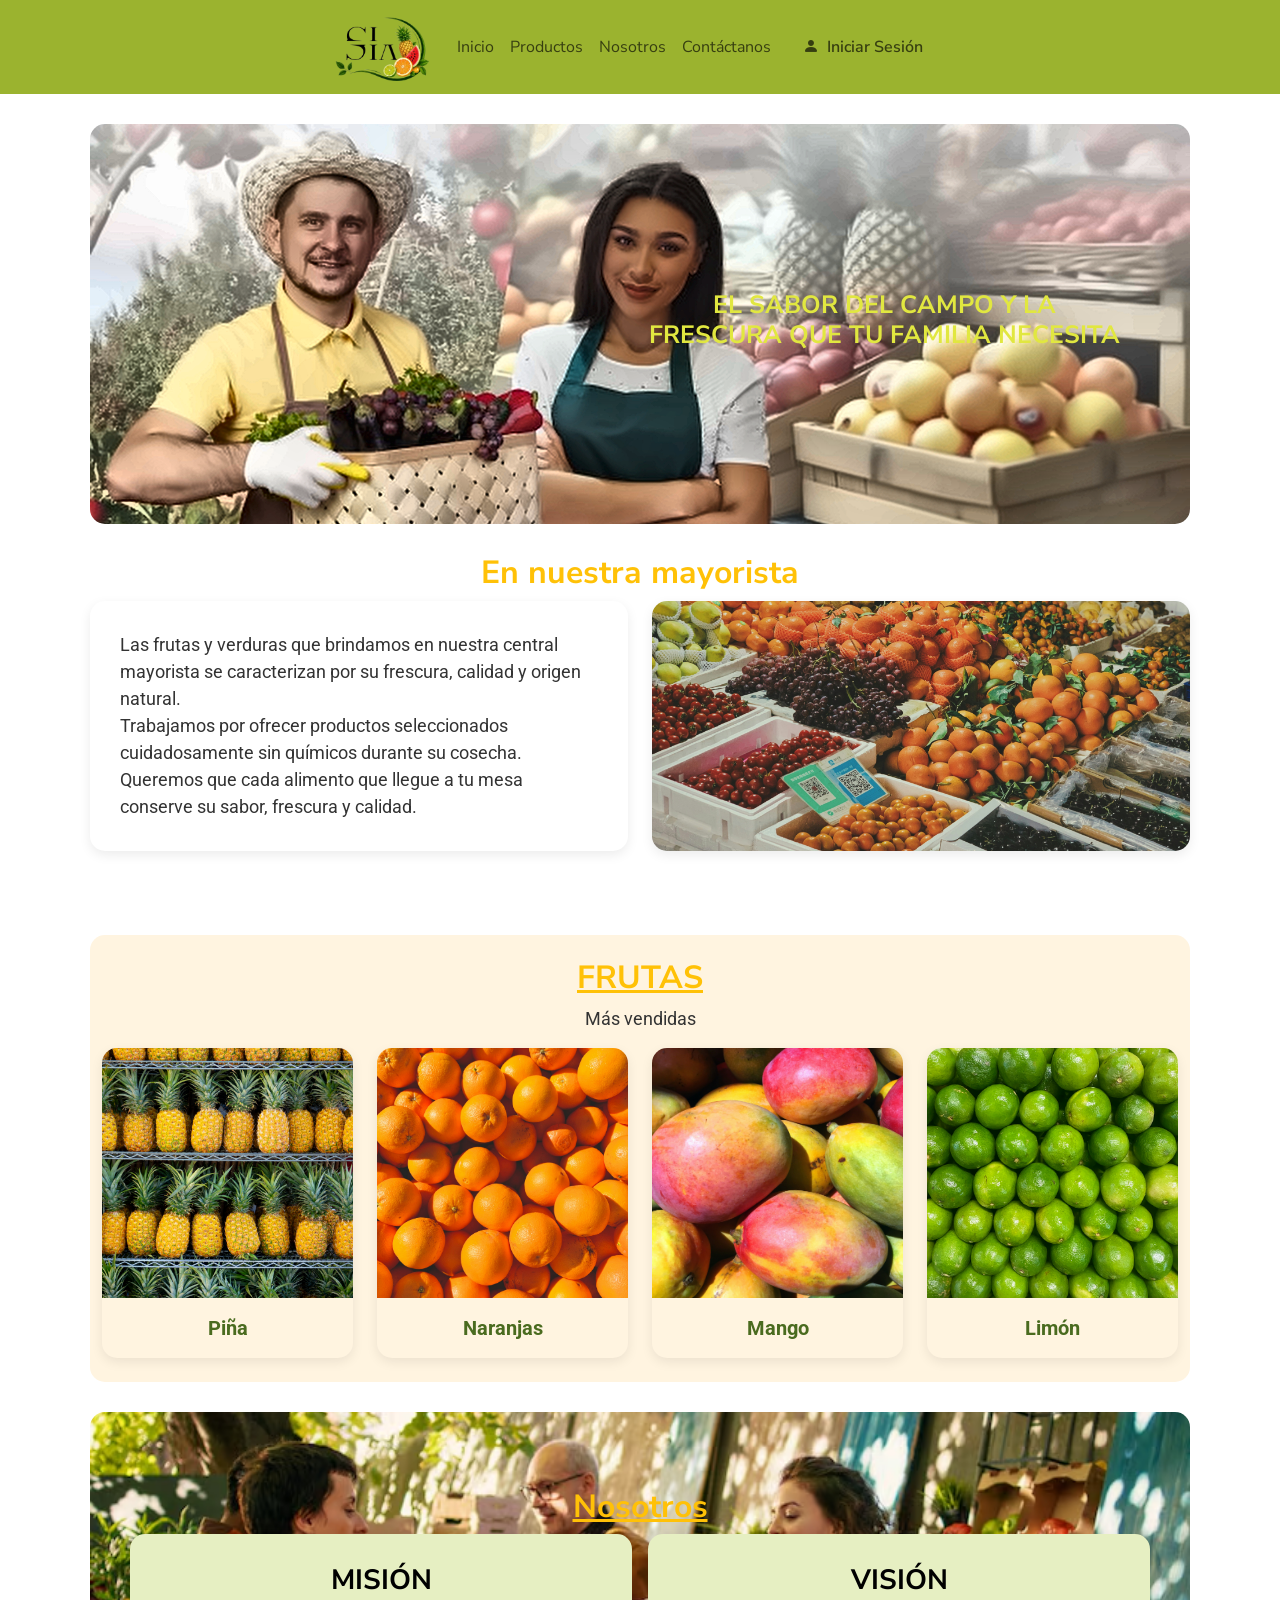
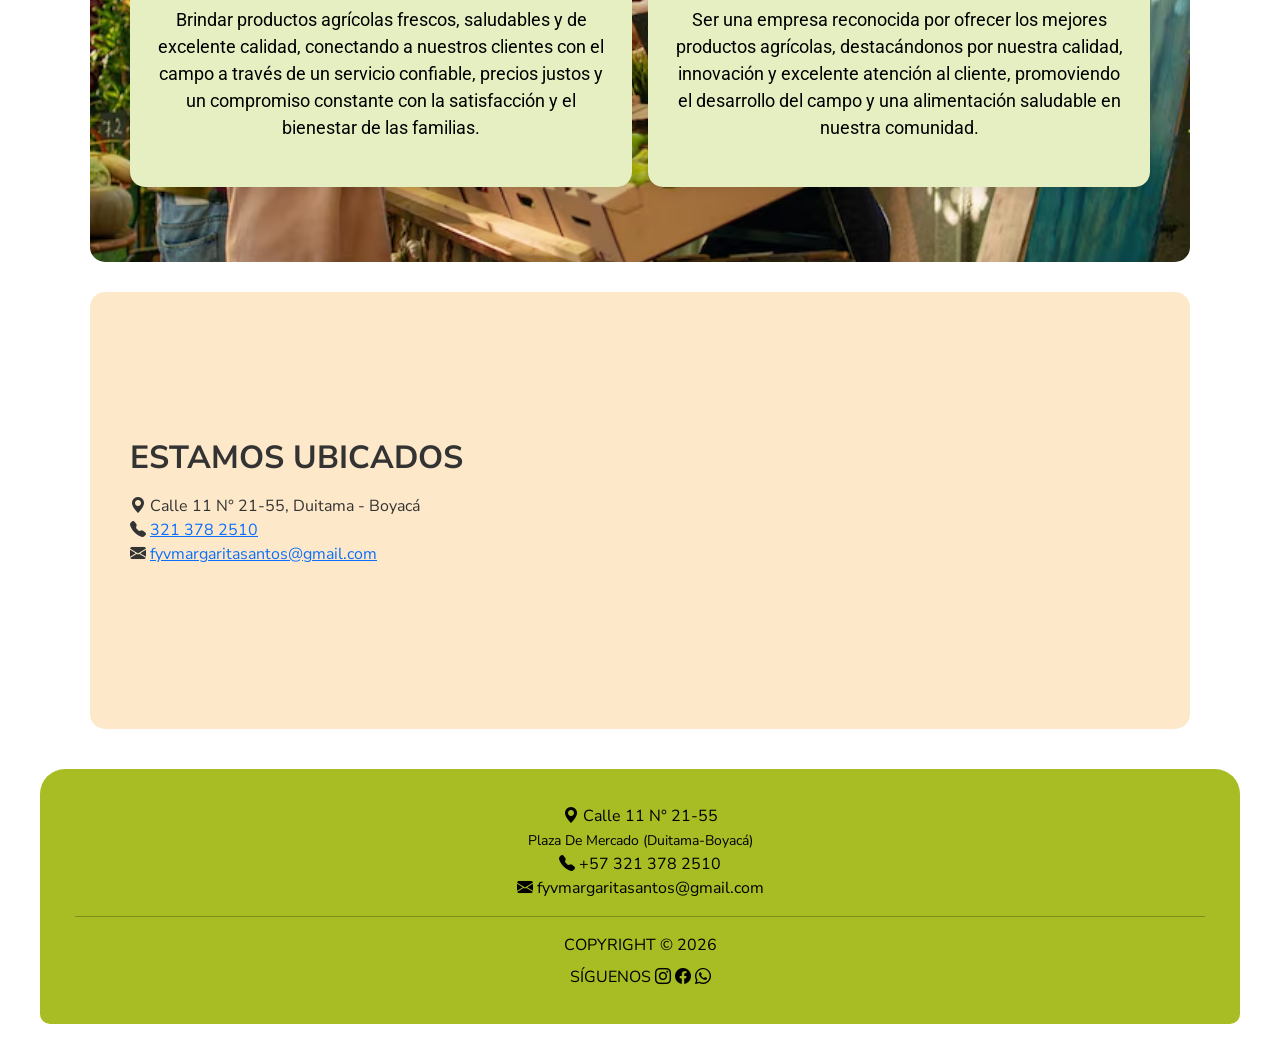
==== index.html @ e74fa4a4 "actualizacion funcionalidades" ====
<!DOCTYPE html>
<html lang="es">
<head>
    <meta charset="UTF-8">
    <meta name="viewport" content="width=device-width, initial-scale=1.0">
    <meta name="description" content="Sistema de inventariado automatizado.">

    <link rel="preconnect" href="https://fonts.googleapis.com">
    <link rel="preconnect" href="https://fonts.gstatic.com" crossorigin>
    <link href="https://fonts.googleapis.com/css2?family=Cinzel:wght@400..900&family=Montserrat:ital,wght@0,100..900;1,100..900&family=Nunito+Sans:ital,opsz,wght@0,6..12,200..1000;1,6..12,200..1000&family=Roboto:ital,wght@0,100..900;1,100..900&display=swap" rel="stylesheet">

    <link href="https://cdn.jsdelivr.net/npm/bootstrap@5.3.8/dist/css/bootstrap.min.css" rel="stylesheet" integrity="sha384-sRIl4kxILFvY47J16cr9ZwB07vP4J8+LH7qKQnuqkuIAvNWLzeN8tE5YBujZqJLB" crossorigin="anonymous">
    <link rel="stylesheet" href="https://cdn.jsdelivr.net/npm/bootstrap-icons@1.11.3/font/bootstrap-icons.min.css">
    <link rel="stylesheet" href="CSS/index-style.css">
    <title>Sistema de inventariado automatizado</title>
</head>
<body>
<header>
  <nav class="navbar navbar-expand-md">
    <div class="container-fluid">
      <a class="navbar-brand" href="index.html">
        <img src="imagenes/logosia.png" alt="Logo de la empresa" width="100">
      </a>
      <button class="navbar-toggler" type="button" data-bs-toggle="collapse" data-bs-target="#menuPrincipal"
              aria-controls="menuPrincipal" aria-expanded="false" aria-label="Abrir menú">
        <span class="navbar-toggler-icon"></span>
      </button>
      <div class="collapse navbar-collapse" id="menuPrincipal">
        <ul class="navbar-nav ms-md-auto mb-2 mb-md-0 align-items-md-center">
          <li class="nav-item"><a class="nav-link" href="#inicio">Inicio</a></li>
          <li class="nav-item"><a class="nav-link" href="#servicios">Productos</a></li>
          <li class="nav-item"><a class="nav-link" href="#nosotros">Nosotros</a></li>
          <li class="nav-item"><a class="nav-link" href="#contacto">Contáctanos</a></li>
          <li class="nav-item">
            <a class="nav-link btn btn-success px-4 fw-semibold" href="login.html">
              <i class="bi bi-person-fill me-1"></i> Iniciar Sesión </a> </li>
        </ul>
      </div>
    </div>
  </nav>
</header>

<main>
    <section id="inicio" class="lema-container" aria-label="Presentación principal">
        <div class="lema">
            <h2 class="text-center">
                EL SABOR DEL CAMPO Y LA <br>
                FRESCURA QUE TU FAMILIA NECESITA
            </h2>
        </div>
    </section>

    <div class="descripcion">
        <h2 class="text-center text-warning">En nuestra mayorista</h2>

        <div class="descripcion-contenido row g-4">
            <div class="col-12 col-md-6">
                <div class="caja caja-descripcion">
                    <p>Las frutas y verduras que brindamos en nuestra central mayorista se caracterizan por su frescura, calidad y origen natural.<br>
                       Trabajamos por ofrecer productos seleccionados cuidadosamente sin químicos durante su cosecha.<br>
                       Queremos que cada alimento que llegue a tu mesa conserve su sabor, frescura y calidad.</p>
                </div>
            </div>

            <div class="col-12 col-md-6">
                <div class="caja caja-imagen">
                    <img src="imagenes/mercado.jpg" class="descripcion-img" alt="Variedad de frutas frescas">
                </div>
            </div>
        </div>
    </div>


<!--carrusel de imagenes-->


    <div class="slideshow-container">

    <!-- Full-width images with number and caption text -->
    <div class="mySlides">
        <div class="numbertext">1 / 3</div>
        <img src="imagenes/imagen-1.png" style="width:100%">
        <div class="text"></div>
    </div>

    <div class="mySlides">
        <div class="numbertext">2 / 3</div>
        <img src="imagenes/imagen-2.png" style="width:100%">
        <div class="text"></div>
    </div>

    <div class="mySlides">
        <div class="numbertext">3 / 3</div>
        <img src="imagenes/imagen-3.png" style="width:100%">
        <div class="text"></div>
    </div>

    <!-- Next and previous buttons -->
    <a class="prev" onclick="plusSlides(-1)">&#10094;</a>
    <a class="next" onclick="plusSlides(1)">&#10095;</a>
    </div>
    <br>


    <section id="servicios" class="seccion-productos">
        <div class="container py-4">
            <h2 class="titulo-verde text-warning text-decoration-underline text-center">FRUTAS</h2>
            <div class="row" id="titulo-servicios"><p class="text-center">Más vendidas</p></div>

            <div class="row g-4">
                <div class="col-12 col-sm-6 col-lg-3">
                    <div class="producto-card">
                        <img src="imagenes/pina.jpg" alt="Piñas" class="producto-img">
                        <div class="producto-info">
                            <p class="producto-nombre">Piña</p>
                        </div>
                    </div>
                </div>

                <div class="col-12 col-sm-6 col-lg-3">
                    <div class="producto-card">
                        <img src="imagenes/naranja.jpg" alt="Naranjas" class="producto-img">
                        <div class="producto-info">
                            <p class="producto-nombre">Naranjas</p>
                        </div>
                    </div>
                </div>

                <div class="col-12 col-sm-6 col-lg-3">
                    <div class="producto-card">
                        <img src="imagenes/mango.jpg" alt="Mango" class="producto-img">
                        <div class="producto-info">
                            <p class="producto-nombre">Mango</p>
                        </div>
                    </div>
                </div>

                <div class="col-12 col-sm-6 col-lg-3">
                    <div class="producto-card">
                        <img src="imagenes/limon.jpg" alt="Limones" class="producto-img">
                        <div class="producto-info">
                            <p class="producto-nombre">Limón</p>
                        </div>
                    </div>
                </div>
            </div>
        </div>
    </section>

    <section id="nosotros" class="nosotros container-fluid">
        <h2 id="titulo-nosotros" class="text-warning text-decoration-underline text-center">Nosotros</h2>
        <div class="row row-cols-1 row-cols-md-2 g-3">
            <div class="col">
                <div class="box h-100">
                    <h3>MISIÓN</h3>
                    <p>Brindar productos agrícolas frescos, saludables y de excelente calidad, conectando a nuestros
                        clientes con el campo a través de un servicio confiable, precios justos y un compromiso constante con
                        la satisfacción y el bienestar de las familias.</p>
                </div>
            </div>
            <div class="col">
                <div class="box h-100">
                    <h3>VISIÓN</h3>
                    <p>Ser una empresa reconocida por ofrecer los mejores productos agrícolas, destacándonos por
                        nuestra calidad, innovación y excelente atención al cliente, promoviendo el desarrollo del
                        campo y una alimentación saludable en nuestra comunidad.</p>
                </div>
            </div>
        </div>
    </section>

    <section id="contacto" class="contactanos-info container-fluid">
        <div class="row align-items-center g-4 contacto-card">
            <div class="col-12 col-md-6">
                <h2 id="titulo-contacto" class="titulo-naranja">ESTAMOS UBICADOS </h2>
                <ul class="contacto-lista list-unstyled mt-3">
                    <li><i class="bi bi-geo-alt-fill"></i> Calle 11 N° 21-55, Duitama - Boyacá</li>
                    <li><i class="bi bi-telephone-fill"></i> <a href="tel:+573213782510">321 378 2510</a></li>
                    <li><i class="bi bi-envelope-fill"></i> <a href="mailto:fyvmargaritasantos@gmail.com">fyvmargaritasantos@gmail.com</a></li>
                </ul>
            </div>

            <div class="col-12 col-md-6">
                <iframe src="https://www.google.com/maps/embed?pb=!4v1790601288520!6m8!1m7!1slu1yy6RnRD3FNucfkvQFsg!2m2!1d5.821453853782082!2d-73.03416595544708!3f90.51076!4f0!5f0.7820865974627469"
                    width="100%" height="350" style="border:0; border-radius: 10px;" allowfullscreen="" loading="lazy" referrerpolicy="strict-origin-when-cross-origin" title="Ubicación en Google Maps">
                </iframe>
            </div>
        </div>
    </section>
</main>

<footer>
    <nav class="verde">
        <div class="box">
            <div class="col-12 col-md-4 mx-auto text-center">
                <ul class="footer-contacto list-unstyled mb-0">
                    <li><i class="bi bi-geo-alt-fill"></i> Calle 11 N° 21-55<br><small>Plaza De Mercado (Duitama-Boyacá)</small></li>
                    <li><i class="bi bi-telephone-fill"></i> +57 321 378 2510</li>
                    <li><i class="bi bi-envelope-fill"></i> fyvmargaritasantos@gmail.com</li>
                </ul>
            </div>
        </div>
    </nav>

    <hr>

    <div class="row footer-bottom text-center">
        <div class="col-12 mb-2">COPYRIGHT © 2026</div>
        <div class="col-12">
            SÍGUENOS
            <i class="bi bi-instagram"></i>
            <i class="bi bi-facebook"></i>
            <i class="bi bi-whatsapp"></i>
        </div>
    </div>
</footer>
<script src="JAVA/modo_oscuro.js"></script>
<script src="JAVA/carrusel_imagenes.js"></script>


<script src="https://cdn.jsdelivr.net/npm/bootstrap@5.3.8/dist/js/bootstrap.bundle.min.js" integrity="sha384-FKyoEForCGlyvwx9Hj09JcYn3nv7wiPVlz7YYwJrWVcXK/BmnVDxM+D2scQbITxI" crossorigin="anonymous"></script>

</body>
</html>
---- CSS/index-style.css ----
* {
    margin: 0;
    padding: 0;
    box-sizing: border-box;
}

body {
    font-family: 'Nunito Sans', sans-serif;
    background-color: #ffffff;
    color: #333333;
}

h1 {
    font-family: "Cinzel", serif;
    font-optical-sizing: auto;
    font-weight: 700;
    font-style: normal;
}

h2, h3 {
    font-family: "Nunito Sans", sans-serif;
    font-optical-sizing: auto;
    font-weight: 700;
    font-style: normal;
}

p {
    font-family: "Roboto", sans-serif;
    font-optical-sizing: auto;
    font-style: normal;
    font-size: 18px;
}

/* ---------- Header / menú ---------- */
header {
    width: 100%;
    background-color: #9bb32f;
    align-items: center;
    display: flex;
    justify-content: center;
}

.menu {
    padding: 15px 0;
}

.menu ul {
    list-style: none;
    display: flex;
    justify-content: center;
    align-items: center;
    gap: 40px;
    margin: 0;
    padding: 0;
}

.menu ul li a {
    text-decoration: none;
    color: #2b2b2b;
    font-weight: 500;
    font-size: 1rem;
    transition: color 0.2s ease;
}

.menu ul li a:hover {
    color: #ffffff;
}

.menu ul li a.btn-nav {
    background-color: #ffffff;
    color: #4a6b1f;
    padding: 8px 20px;
    border-radius: 20px;
    font-weight: bold;
}

.menu ul li a.btn-nav:hover {
    background-color: #f0f0f0;
    color: #2b2b2b;
}

/* ---------- Inicio ---------- */
#inicio {
    display: flex;
    justify-content: flex-end;
    align-items: center;
    width: 100%;
    max-width: 1100px;
    margin: 30px auto;
    border-radius: 15px;
    padding-right: 70px;
}

.lema {
    width: auto;
}

.lema-container {
    background-image: url(../imagenes/index.png);
    background-size: cover;
    background-position: center;
    background-repeat: no-repeat;
    min-height: 400px;
}

.lema h2 {
    text-align: left;
    font-size: 25px;
    color: #e1e740;
    font-weight: bold;
}

/* ---------- Descripción ---------- */
.descripcion-contenido {
    align-items: stretch;
}

.caja {
    height: 100%;
    border-radius: 15px;
    overflow: hidden;
    box-shadow: 0 4px 12px rgba(0, 0, 0, 0.08);
}

.caja-descripcion {
    background-color: #ffffff;
    padding: 30px;
    display: flex;
    align-items: center;
}

.caja-descripcion p {
    margin: 0;
    text-align: left;
}

.caja-imagen {
    position: relative;
    min-height: 250px;
    background-color: #ffffff;
}

.descripcion-img {
    position: absolute;
    top: 0;
    left: 0;
    width: 100%;
    height: 100%;
    object-fit: cover;
}

main {
    width: 90%;
    max-width: 1100px;
    margin: auto;
}

/* ---------- Productos ---------- */
.seccion-productos {
    background-color: #fff4e0;
    border-radius: 15px;
    margin: 20px 0;
}

.producto-card {
    background-color: #fff4e0;
    border-radius: 15px;
    overflow: hidden;
    box-shadow: 0 4px 12px rgba(0, 0, 0, 0.08);
    height: 100%;
}

.producto-img {
    width: 100%;
    height: 250px;
    object-fit: cover;
    display: block;
}

.producto-info {
    padding: 15px;
    text-align: center;
}

.producto-nombre {
    margin: 0;
    font-size: 20px;
    font-weight: 700;
    color: #4a6b1f;
}

/* ---------- Nosotros ---------- */
.nosotros {
    width: 100%;
    max-width: 1100px;
    min-height: 450px;
    margin: 30px auto;
    padding: 40px;
    border-radius: 15px;
    display: flex;
    flex-direction: column;
    justify-content: center;
    background-image: url(../imagenes/descripcion.jpg);
    background-size: cover;
    background-position: center;
    background-repeat: no-repeat;
}

.nosotros .box {
    background-color: #e6efc2;
    border-radius: 15px;
    padding: 30px 25px;
    margin: 0;
    color: #000000;
    box-shadow: 0 4px 12px rgba(0, 0, 0, 0.08);
    display: flex;
    flex-direction: column;
    justify-content: center;
    align-items: center;
    text-align: center;
}

/* ---------- Contacto ---------- */
.contactanos-info {
    background-color: #fde9c9;
    border-radius: 15px;
    margin: 20px 0;
    padding: 40px;
}


/* ---------- Footer ---------- */
footer {
    width: auto;
    margin: 40px;
    padding: 35px;
    background: #a7bd23;
    color: black;
    border-radius: 25px 25px 10px 10px;
    text-align: center;
    justify-content: center;
}

footer p {
    margin: 7px 0;
    font-size: 14px;
    color: #000;
}

div.box {
    align-items: center;
    justify-content: center;
}



* {box-sizing:border-box}

/* Slideshow container */
.slideshow-container {
  width: 100%;
  max-width: 100%;      /* antes: 1000px, por eso se veía más angosto */
  position: relative;
  margin: 20px 0;       /* separa el carrusel de la sección de arriba */
  border-radius: 15px;
  overflow: hidden;     /* recorta la imagen con las esquinas redondeadas */
  box-shadow: 0 4px 12px rgba(0, 0, 0, 0.08);
}
/* Hide the images by default */
.mySlides {
  display: none;
}

/* Next & previous buttons */
.prev, .next {
  cursor: pointer;
  position: absolute;
  top: 50%;
  width: auto;
  margin-top: -22px;
  padding: 16px;
  color: white;
  font-weight: bold;
  font-size: 18px;
  transition: 0.6s ease;
  border-radius: 0 3px 3px 0;
  user-select: none;
}

/* Position the "next button" to the right */
.next {
  right: 0;
  border-radius: 3px 0 0 3px;
}

/* On hover, add a black background color with a little bit see-through */
.prev:hover, .next:hover {
  background-color: rgba(0,0,0,0.8);
}

/* Caption text */
.text {
  color: #f2f2f2;
  font-size: 15px;
  padding: 8px 12px;
  position: absolute;
  bottom: 8px;
  width: 100%;
  text-align: center;
}

/* Number text (1/3 etc) */
.numbertext {
  color: #f2f2f2;
  font-size: 12px;
  padding: 8px 12px;
  position: absolute;
  top: 0;
}

/* The dots/bullets/indicators */
.dot {
  cursor: pointer;
  height: 15px;
  width: 15px;
  margin: 0 2px;
  background-color: #bbb;
  border-radius: 50%;
  display: inline-block;
  transition: background-color 0.6s ease;
}

.active, .dot:hover {
  background-color: #717171;
}
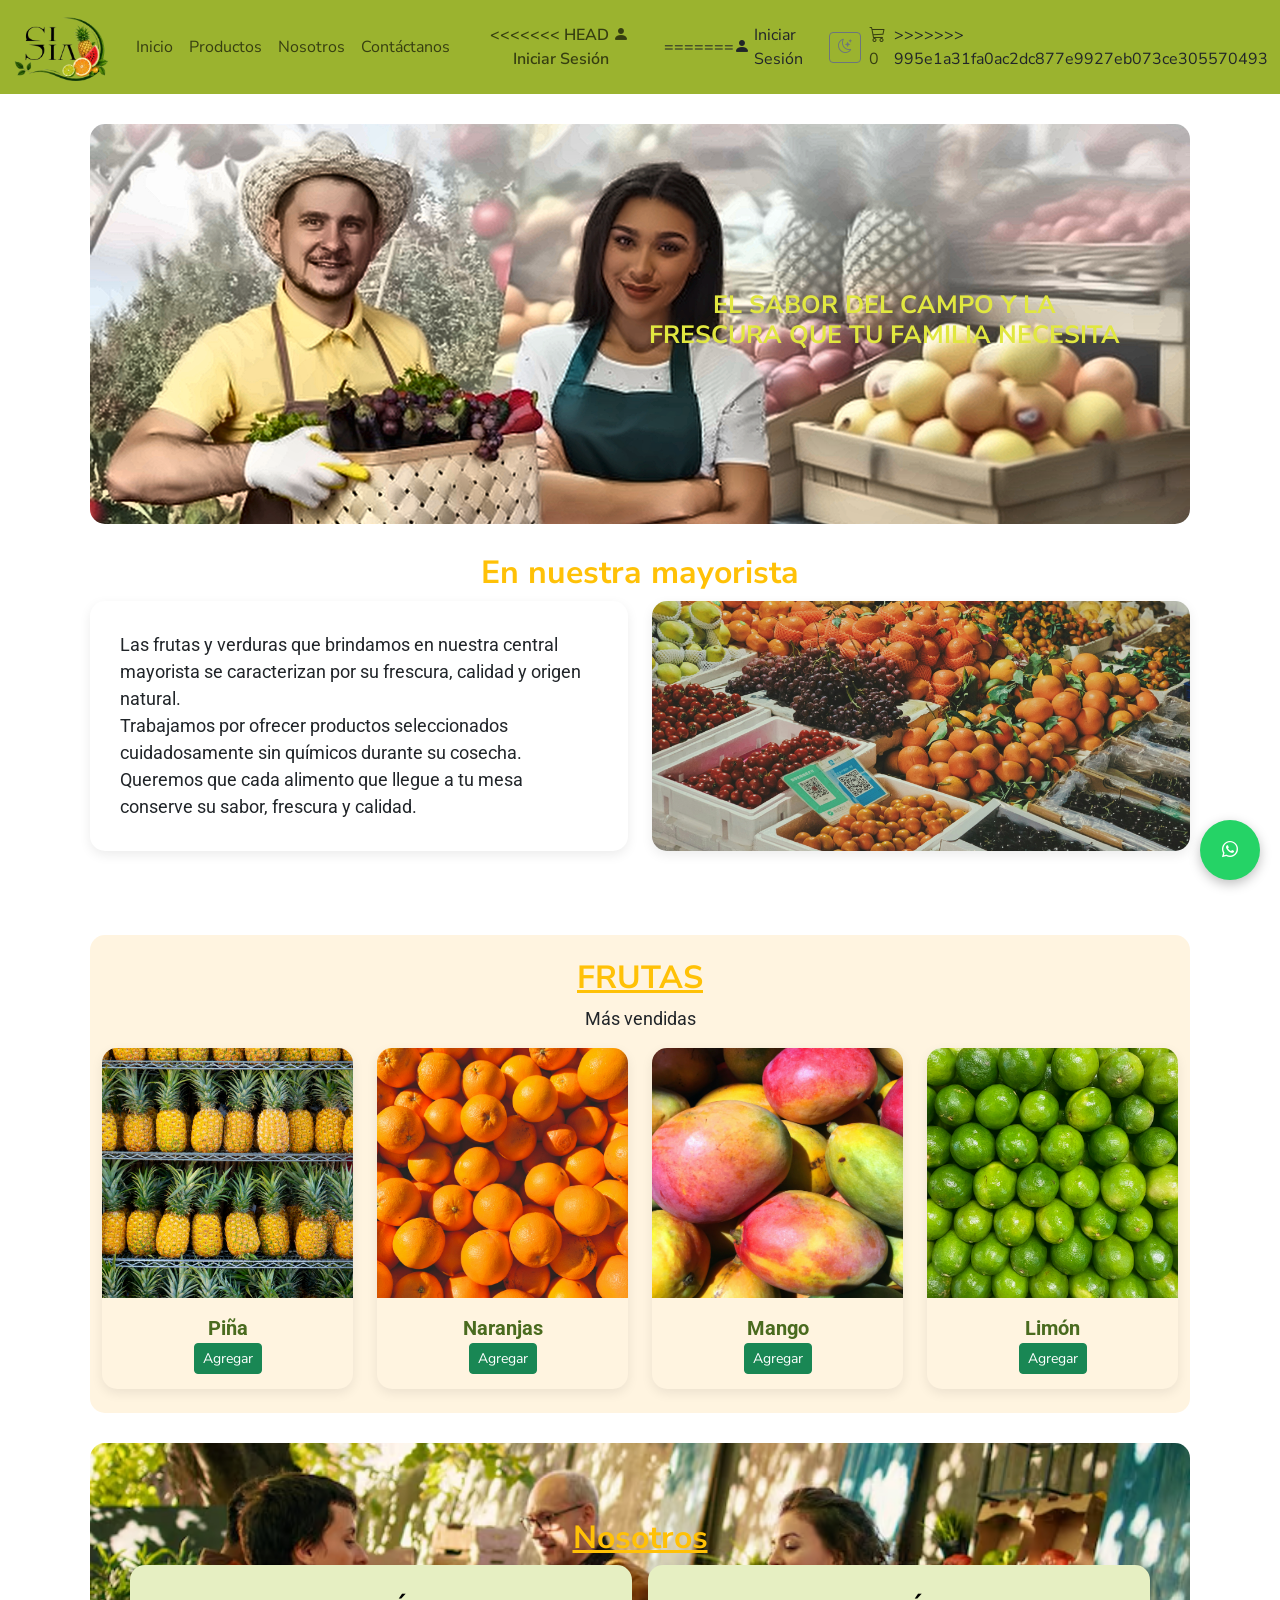
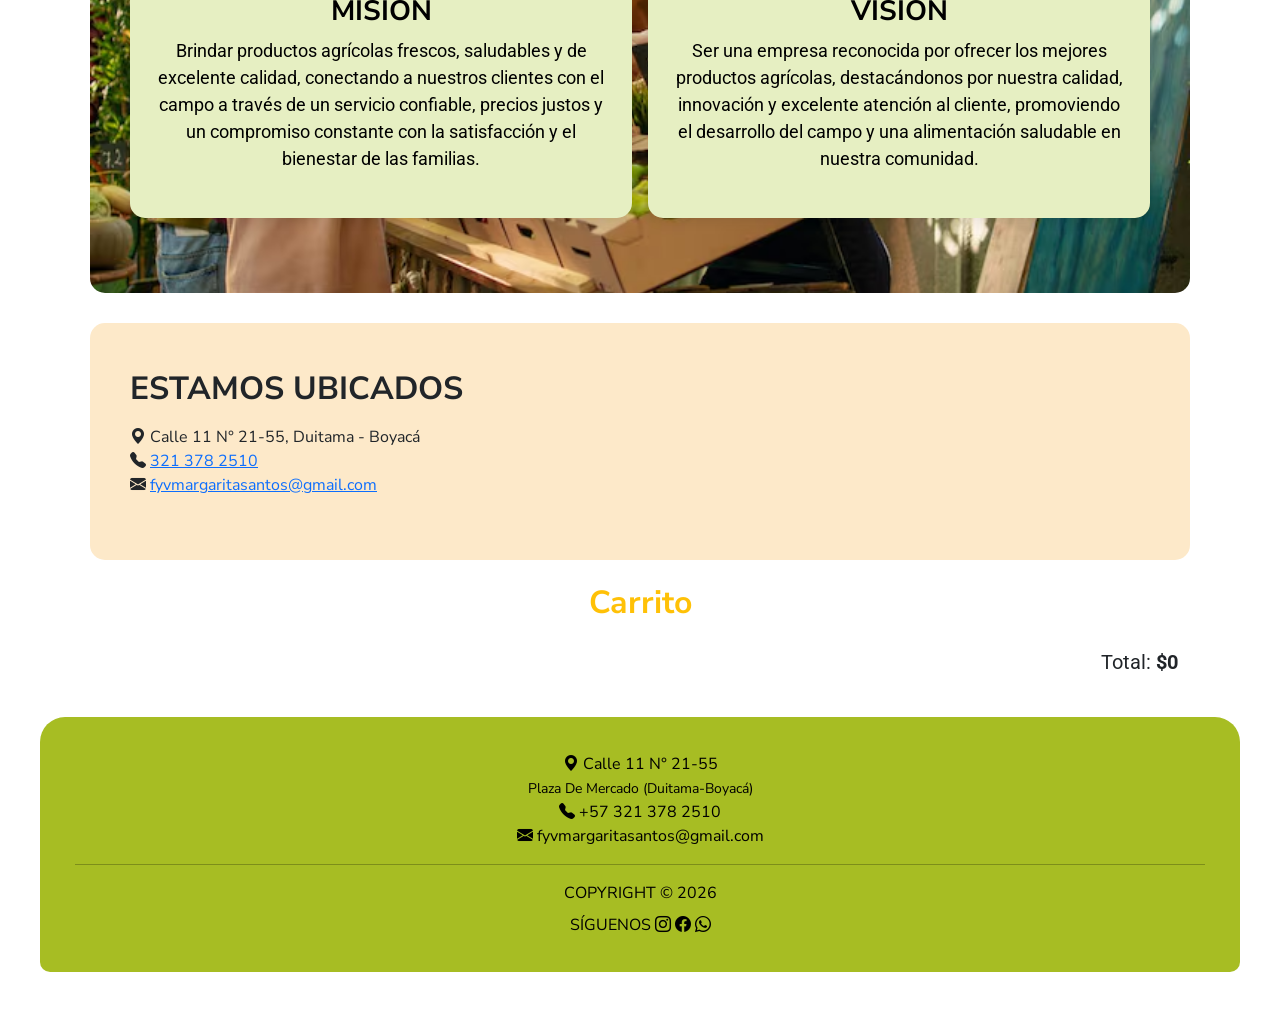
==== commit 23e0b660: "Carrito y Modo oscuro" ====
--- a/index.html
+++ b/index.html
@@ -11,7 +11,10 @@
 
     <link href="https://cdn.jsdelivr.net/npm/bootstrap@5.3.8/dist/css/bootstrap.min.css" rel="stylesheet" integrity="sha384-sRIl4kxILFvY47J16cr9ZwB07vP4J8+LH7qKQnuqkuIAvNWLzeN8tE5YBujZqJLB" crossorigin="anonymous">
     <link rel="stylesheet" href="https://cdn.jsdelivr.net/npm/bootstrap-icons@1.11.3/font/bootstrap-icons.min.css">
+    <link rel="stylesheet" href="https://cdn.jsdelivr.net/npm/bootstrap-icons@1.11.3/font/bootstrap-icons.css">
+
     <link rel="stylesheet" href="CSS/index-style.css">
+
     <title>Sistema de inventariado automatizado</title>
 </head>
 <body>
@@ -33,7 +36,23 @@
           <li class="nav-item"><a class="nav-link" href="#contacto">Contáctanos</a></li>
           <li class="nav-item">
             <a class="nav-link btn btn-success px-4 fw-semibold" href="login.html">
+<<<<<<< HEAD
               <i class="bi bi-person-fill me-1"></i> Iniciar Sesión </a> </li>
+=======
+              <i class="bi bi-person-fill me-1"></i> Iniciar Sesión
+            </a>
+          </li>
+           <li class="nav-item ms-md-2">
+            <button id="btnTema" class="btn btn-sm btn-outline-secondary" aria-label="Cambiar tema">
+            <i class="bi bi-moon-stars"></i>
+            </button>
+            </li>
+            <li class="nav-item">
+            <a class="nav-link" href="#carrito">
+              <i class="bi bi-cart3"></i> <span id="contadorCarrito">0</span>
+            </a>
+          </li>
+>>>>>>> 995e1a31fa0ac2dc877e9927eb073ce305570493
         </ul>
       </div>
     </div>
@@ -107,12 +126,13 @@
             <h2 class="titulo-verde text-warning text-decoration-underline text-center">FRUTAS</h2>
             <div class="row" id="titulo-servicios"><p class="text-center">Más vendidas</p></div>
 
-            <div class="row g-4">
-                <div class="col-12 col-sm-6 col-lg-3">
-                    <div class="producto-card">
-                        <img src="imagenes/pina.jpg" alt="Piñas" class="producto-img">
-                        <div class="producto-info">
+                <div class="row g-4">
+                    <div class="col-12 col-sm-6 col-lg-3">
+                        <div class="producto-card">
+                            <img src="imagenes/pina.jpg" alt="Piñas" class="producto-img">
+                            <div class="producto-info">
                             <p class="producto-nombre">Piña</p>
+                            <button class="btn btn-success btn-sm" onclick="agregar('pina', 'Piña', 3500)">Agregar</button>
                         </div>
                     </div>
                 </div>
@@ -121,7 +141,8 @@
                     <div class="producto-card">
                         <img src="imagenes/naranja.jpg" alt="Naranjas" class="producto-img">
                         <div class="producto-info">
-                            <p class="producto-nombre">Naranjas</p>
+                        <p class="producto-nombre">Naranjas</p>
+                            <button class="btn btn-success btn-sm" onclick="agregar('naranja', 'Naranjas', 2800)">Agregar</button>
                         </div>
                     </div>
                 </div>
@@ -131,6 +152,7 @@
                         <img src="imagenes/mango.jpg" alt="Mango" class="producto-img">
                         <div class="producto-info">
                             <p class="producto-nombre">Mango</p>
+                            <button class="btn btn-success btn-sm" onclick="agregar('mango', 'Mango', 4200)">Agregar</button>
                         </div>
                     </div>
                 </div>
@@ -140,6 +162,7 @@
                         <img src="imagenes/limon.jpg" alt="Limones" class="producto-img">
                         <div class="producto-info">
                             <p class="producto-nombre">Limón</p>
+                            <button class="btn btn-success btn-sm" onclick="agregar('limon', 'Limón', 2500)">Agregar</button>
                         </div>
                     </div>
                 </div>
@@ -181,12 +204,19 @@
             </div>
 
             <div class="col-12 col-md-6">
-                <iframe src="https://www.google.com/maps/embed?pb=!4v1790601288520!6m8!1m7!1slu1yy6RnRD3FNucfkvQFsg!2m2!1d5.821453853782082!2d-73.03416595544708!3f90.51076!4f0!5f0.7820865974627469"
+                <iframe src="https://www.google.com/maps/embed?pb=!4v1790601288520!6m8!1m7!1slu1yy6RnRD3FNucfkvQFsg!2m2!1d5.821453853782082!2d-73.03416595544708!3f90.51076!4f0!5f0.7820865974627469">
                     width="100%" height="350" style="border:0; border-radius: 10px;" allowfullscreen="" loading="lazy" referrerpolicy="strict-origin-when-cross-origin" title="Ubicación en Google Maps">
                 </iframe>
             </div>
         </div>
     </section>
+
+    <section id="carrito" class="container my-4">
+        <h2 class="text-center text-warning">Carrito</h2>
+        <ul id="listaCarrito" class="list-group mb-3"></ul>
+        <p class="text-end fs-5">Total: <strong id="totalCarrito">$0</strong></p>
+    </section>
+
 </main>
 
 <footer>
@@ -214,11 +244,22 @@
         </div>
     </div>
 </footer>
+
+<script src="JAVA/carrusel_imagenes.js"></script>
+
+<script src="https://cdn.jsdelivr.net/npm/bootstrap@5.3.8/dist/js/bootstrap.bundle.min.js" integrity="sha384-FKyoEForCGlyvwx9Hj09JcYn3nv7wiPVlz7YYwJrWVcXK/BmnVDxM+D2scQbITxI" crossorigin="anonymous"></script>
+
 <script src="JAVA/modo_oscuro.js"></script>
-<script src="JAVA/carrusel_imagenes.js"></script>
-
-
-<script src="https://cdn.jsdelivr.net/npm/bootstrap@5.3.8/dist/js/bootstrap.bundle.min.js" integrity="sha384-FKyoEForCGlyvwx9Hj09JcYn3nv7wiPVlz7YYwJrWVcXK/BmnVDxM+D2scQbITxI" crossorigin="anonymous"></script>
+
+<script src="JAVA/carrito.js"></script>
+
+<a href="https://wa.me/573213782510?text=Hola,%20quiero%20informaci%C3%B3n"
+     class="btn-whatsapp"
+     target="_blank"
+     rel="noopener"
+     aria-label="Escríbenos por WhatsApp">
+    <i class="bi bi-whatsapp"></i>
+</a>
 
 </body>
 </html>
--- a/CSS/index-style.css
+++ b/CSS/index-style.css
@@ -6,9 +6,11 @@
 
 body {
     font-family: 'Nunito Sans', sans-serif;
-    background-color: #ffffff;
-    color: #333333;
-}
+    background-color: var(--bs-body-bg);
+    color: var(--bs-body-color);
+    transition: background-color .3s, color .3s;
+}
+
 
 h1 {
     font-family: "Cinzel", serif;
@@ -331,5 +333,25 @@
 }
 
 .active, .dot:hover {
-  background-color: #717171;
-}
+  background-color: #717171;}
+.btn-whatsapp {
+  position: fixed;
+  right: 20px;
+  bottom: 20px;
+  width: 60px;
+  height: 60px;
+  border-radius: 50%;
+  background-color: #25D366;
+  color: #fff;
+  display: flex;
+  align-items: center;
+  justify-content: center;
+  box-shadow: 0 4px 12px rgba(0, 0, 0, 0.25);
+  z-index: 1000;
+  transition: transform 0.2s ease, background-color 0.2s ease;
+}
+
+.btn-whatsapp:hover {
+  background-color: #1EBE5D;
+  transform: scale(1.08);
+}
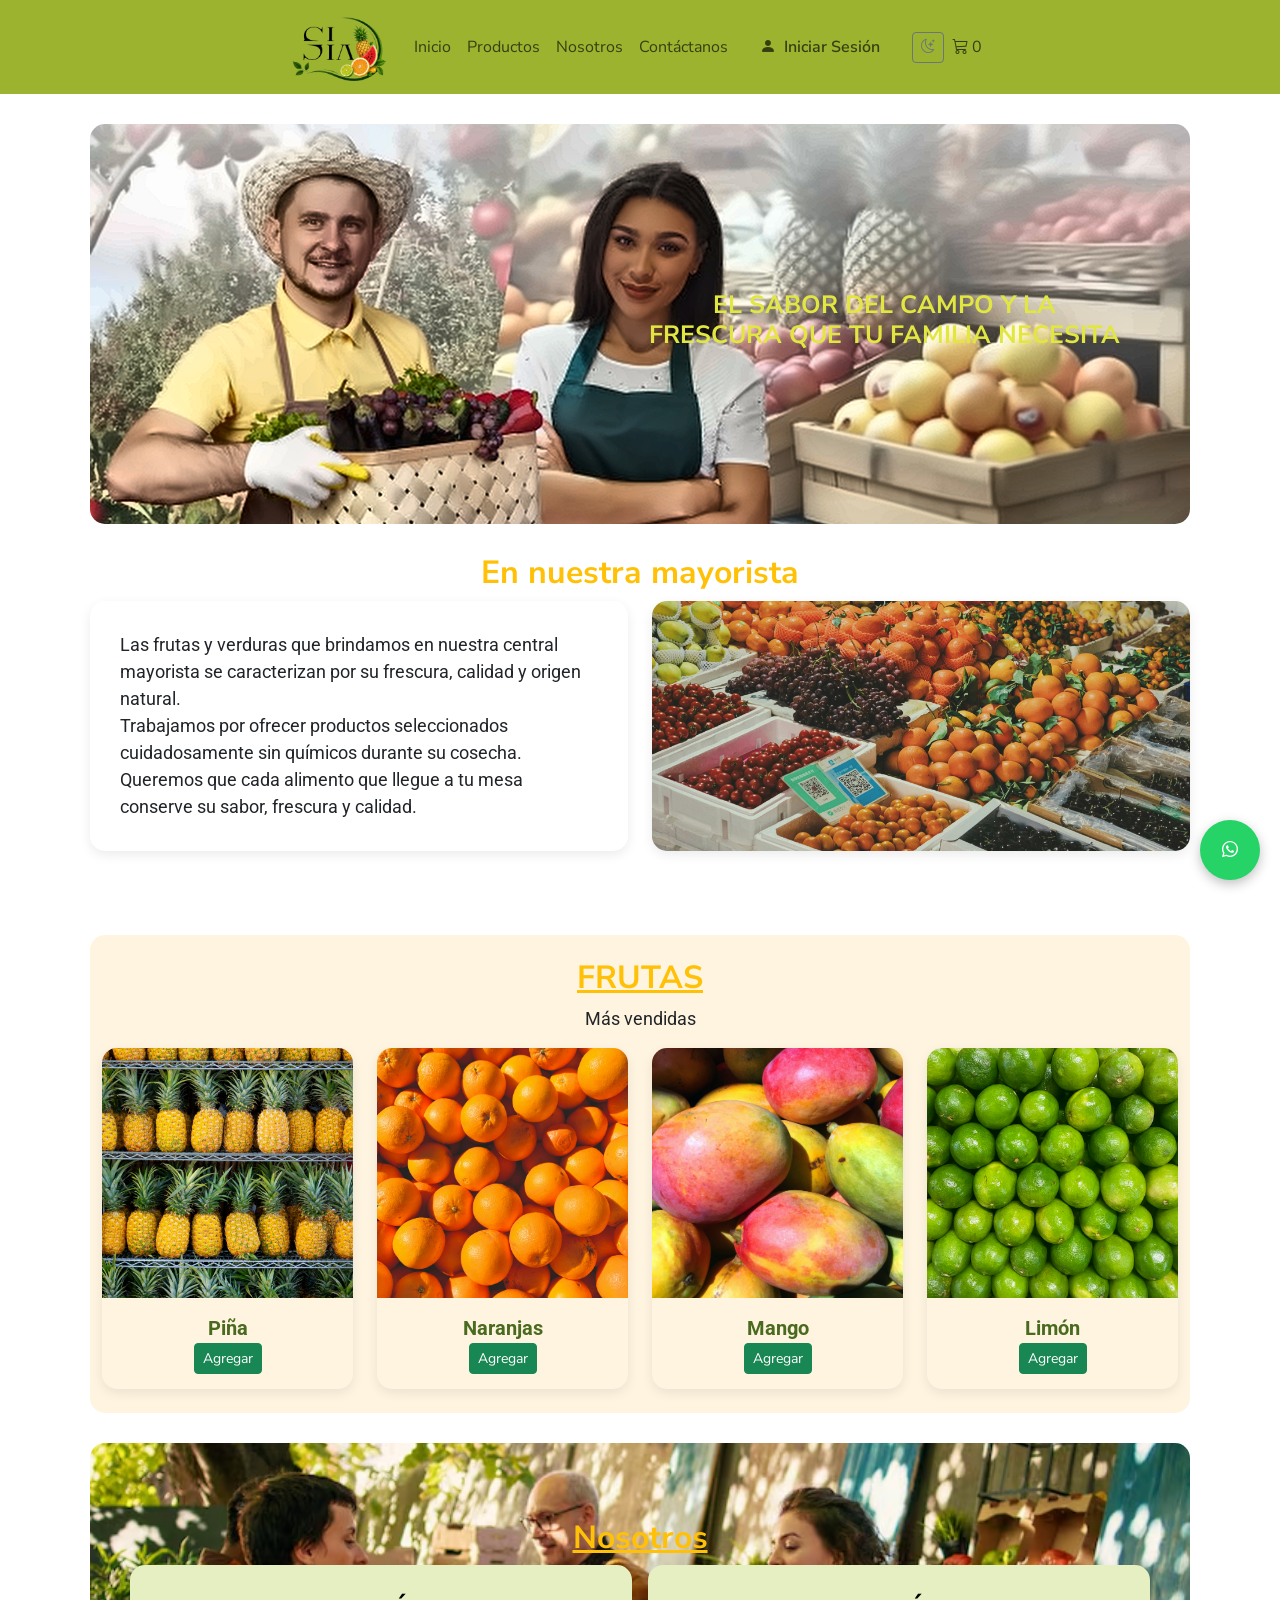
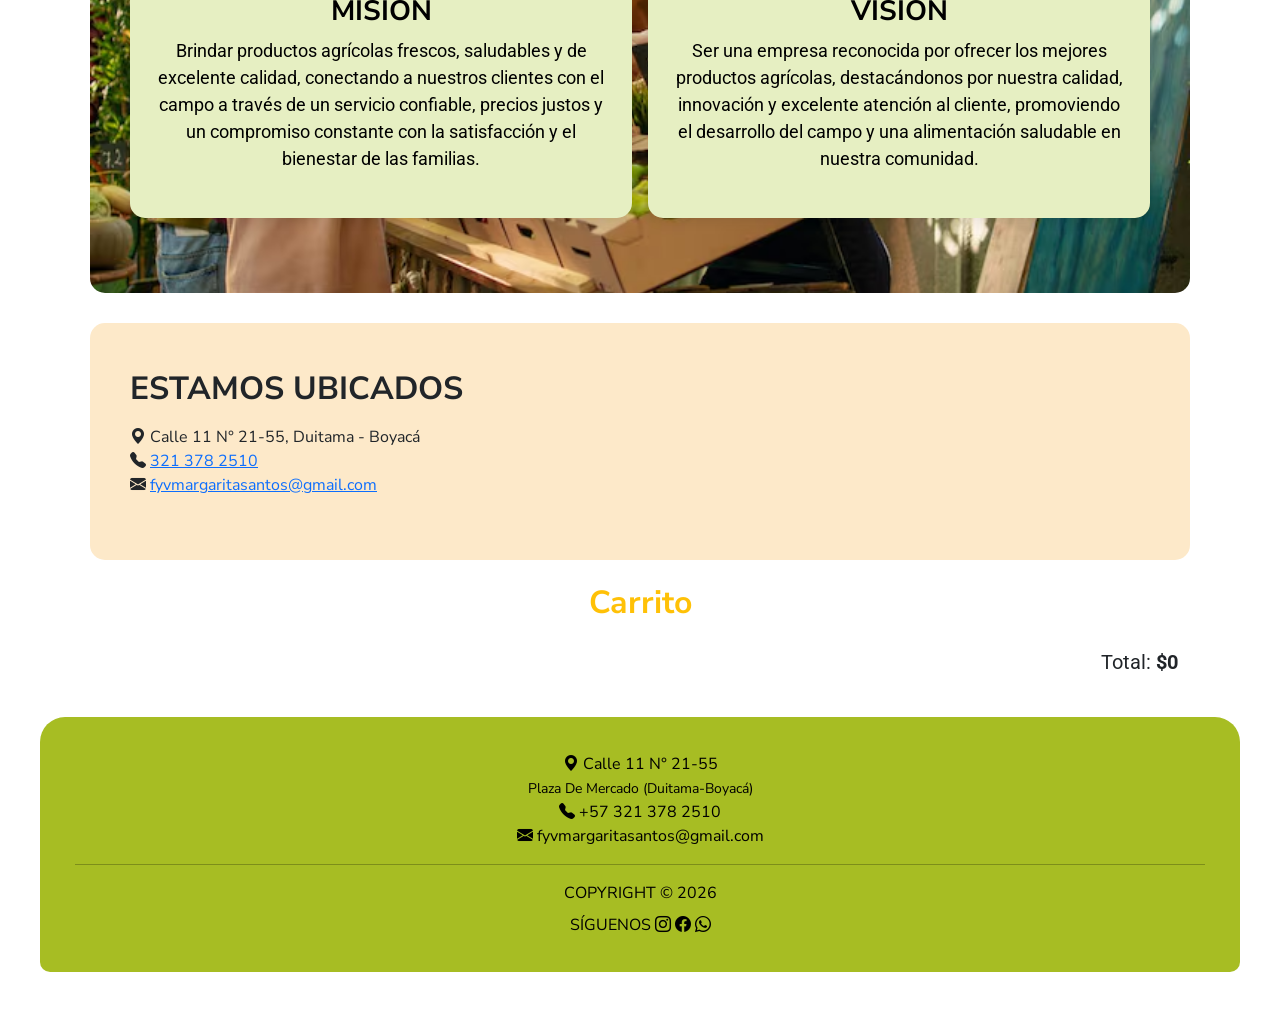
==== commit c3624bb4: "Ultimos cambios estables" ====
--- a/index.html
+++ b/index.html
@@ -36,9 +36,6 @@
           <li class="nav-item"><a class="nav-link" href="#contacto">Contáctanos</a></li>
           <li class="nav-item">
             <a class="nav-link btn btn-success px-4 fw-semibold" href="login.html">
-<<<<<<< HEAD
-              <i class="bi bi-person-fill me-1"></i> Iniciar Sesión </a> </li>
-=======
               <i class="bi bi-person-fill me-1"></i> Iniciar Sesión
             </a>
           </li>
@@ -52,7 +49,6 @@
               <i class="bi bi-cart3"></i> <span id="contadorCarrito">0</span>
             </a>
           </li>
->>>>>>> 995e1a31fa0ac2dc877e9927eb073ce305570493
         </ul>
       </div>
     </div>
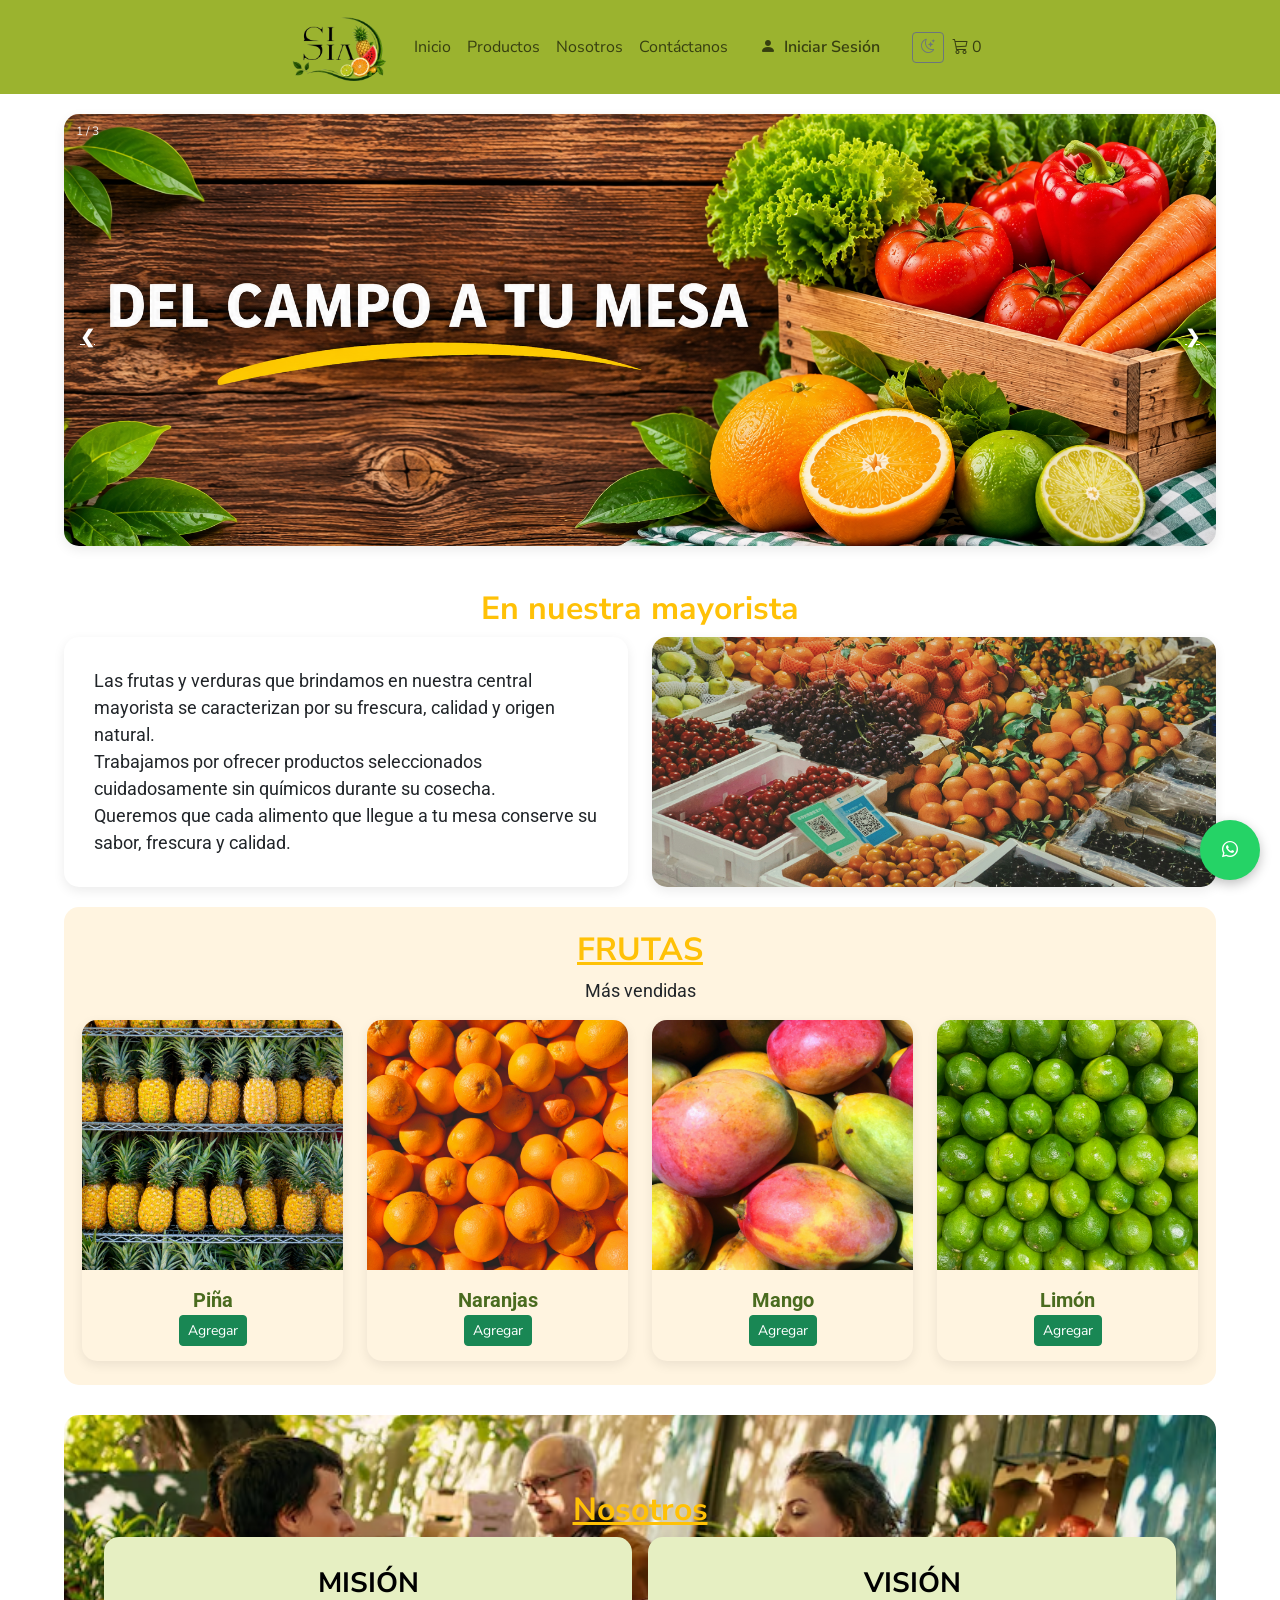
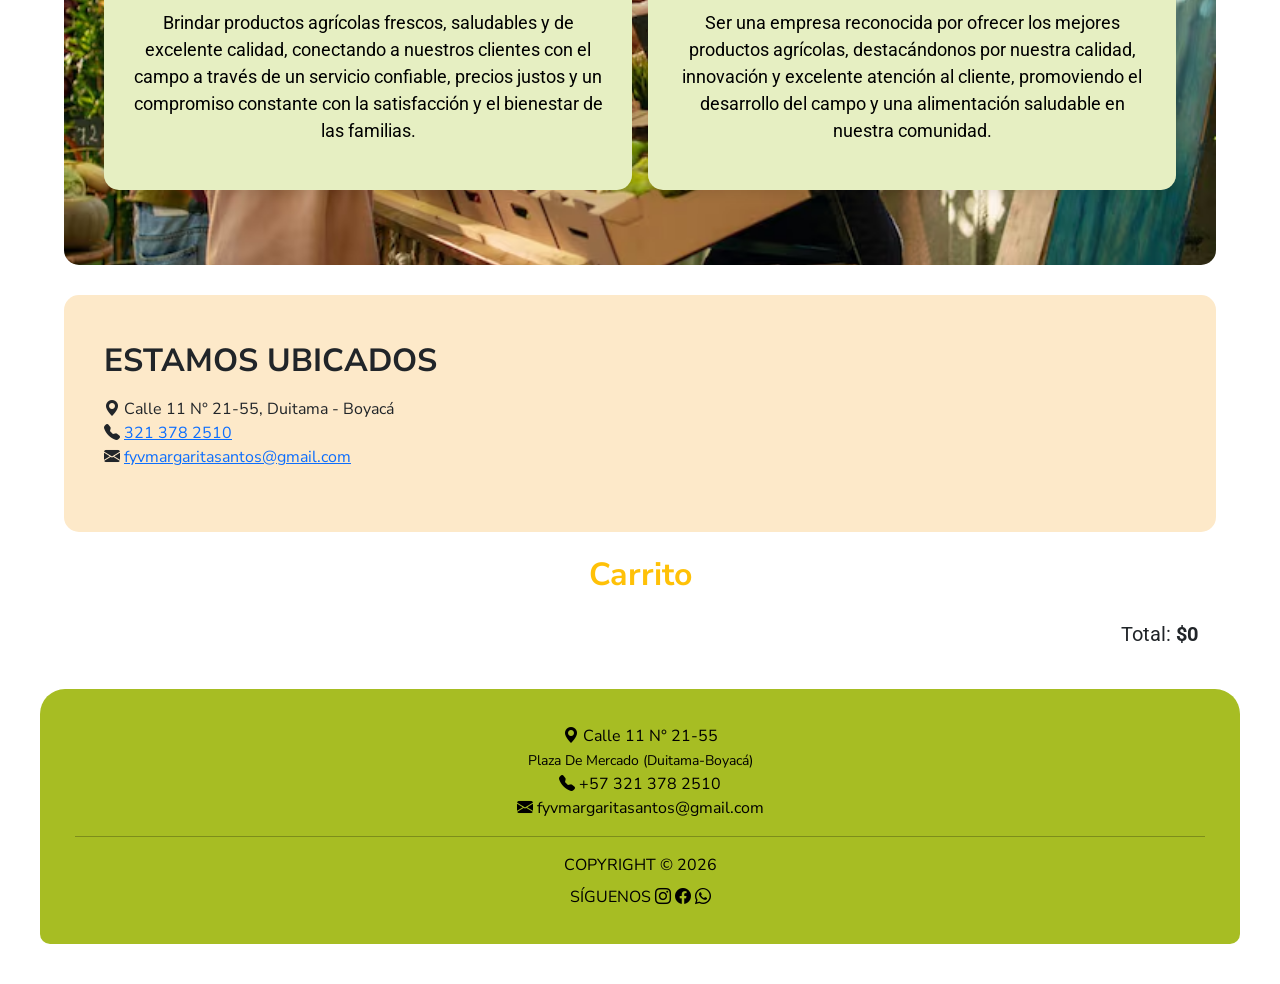
==== commit 28e9677b: "correccion 1 ubicacion de carrusel" ====
--- a/index.html
+++ b/index.html
@@ -56,37 +56,7 @@
 </header>
 
 <main>
-    <section id="inicio" class="lema-container" aria-label="Presentación principal">
-        <div class="lema">
-            <h2 class="text-center">
-                EL SABOR DEL CAMPO Y LA <br>
-                FRESCURA QUE TU FAMILIA NECESITA
-            </h2>
-        </div>
-    </section>
-
-    <div class="descripcion">
-        <h2 class="text-center text-warning">En nuestra mayorista</h2>
-
-        <div class="descripcion-contenido row g-4">
-            <div class="col-12 col-md-6">
-                <div class="caja caja-descripcion">
-                    <p>Las frutas y verduras que brindamos en nuestra central mayorista se caracterizan por su frescura, calidad y origen natural.<br>
-                       Trabajamos por ofrecer productos seleccionados cuidadosamente sin químicos durante su cosecha.<br>
-                       Queremos que cada alimento que llegue a tu mesa conserve su sabor, frescura y calidad.</p>
-                </div>
-            </div>
-
-            <div class="col-12 col-md-6">
-                <div class="caja caja-imagen">
-                    <img src="imagenes/mercado.jpg" class="descripcion-img" alt="Variedad de frutas frescas">
-                </div>
-            </div>
-        </div>
-    </div>
-
-
-<!--carrusel de imagenes-->
+    <!--carrusel de imagenes -->  
 
 
     <div class="slideshow-container">
@@ -115,6 +85,25 @@
     <a class="next" onclick="plusSlides(1)">&#10095;</a>
     </div>
     <br>
+    <div class="descripcion">
+        <h2 class="text-center text-warning">En nuestra mayorista</h2>
+
+        <div class="descripcion-contenido row g-4">
+            <div class="col-12 col-md-6">
+                <div class="caja caja-descripcion">
+                    <p>Las frutas y verduras que brindamos en nuestra central mayorista se caracterizan por su frescura, calidad y origen natural.<br>
+                       Trabajamos por ofrecer productos seleccionados cuidadosamente sin químicos durante su cosecha.<br>
+                       Queremos que cada alimento que llegue a tu mesa conserve su sabor, frescura y calidad.</p>
+                </div>
+            </div>
+
+            <div class="col-12 col-md-6">
+                <div class="caja caja-imagen">
+                    <img src="imagenes/mercado.jpg" class="descripcion-img" alt="Variedad de frutas frescas">
+                </div>
+            </div>
+        </div>
+    </div>
 
 
     <section id="servicios" class="seccion-productos">
--- a/CSS/index-style.css
+++ b/CSS/index-style.css
@@ -87,7 +87,7 @@
     justify-content: flex-end;
     align-items: center;
     width: 100%;
-    max-width: 1100px;
+    max-width: 1500px;
     margin: 30px auto;
     border-radius: 15px;
     padding-right: 70px;
@@ -153,7 +153,7 @@
 
 main {
     width: 90%;
-    max-width: 1100px;
+    max-width: 1500px;
     margin: auto;
 }
 
@@ -194,7 +194,7 @@
 /* ---------- Nosotros ---------- */
 .nosotros {
     width: 100%;
-    max-width: 1100px;
+    max-width: 1500px;
     min-height: 450px;
     margin: 30px auto;
     padding: 40px;
@@ -261,11 +261,11 @@
 /* Slideshow container */
 .slideshow-container {
   width: 100%;
-  max-width: 100%;      /* antes: 1000px, por eso se veía más angosto */
+  max-width: 100%;      
   position: relative;
-  margin: 20px 0;       /* separa el carrusel de la sección de arriba */
+  margin: 20px 0;       
   border-radius: 15px;
-  overflow: hidden;     /* recorta la imagen con las esquinas redondeadas */
+  overflow: hidden;    
   box-shadow: 0 4px 12px rgba(0, 0, 0, 0.08);
 }
 /* Hide the images by default */
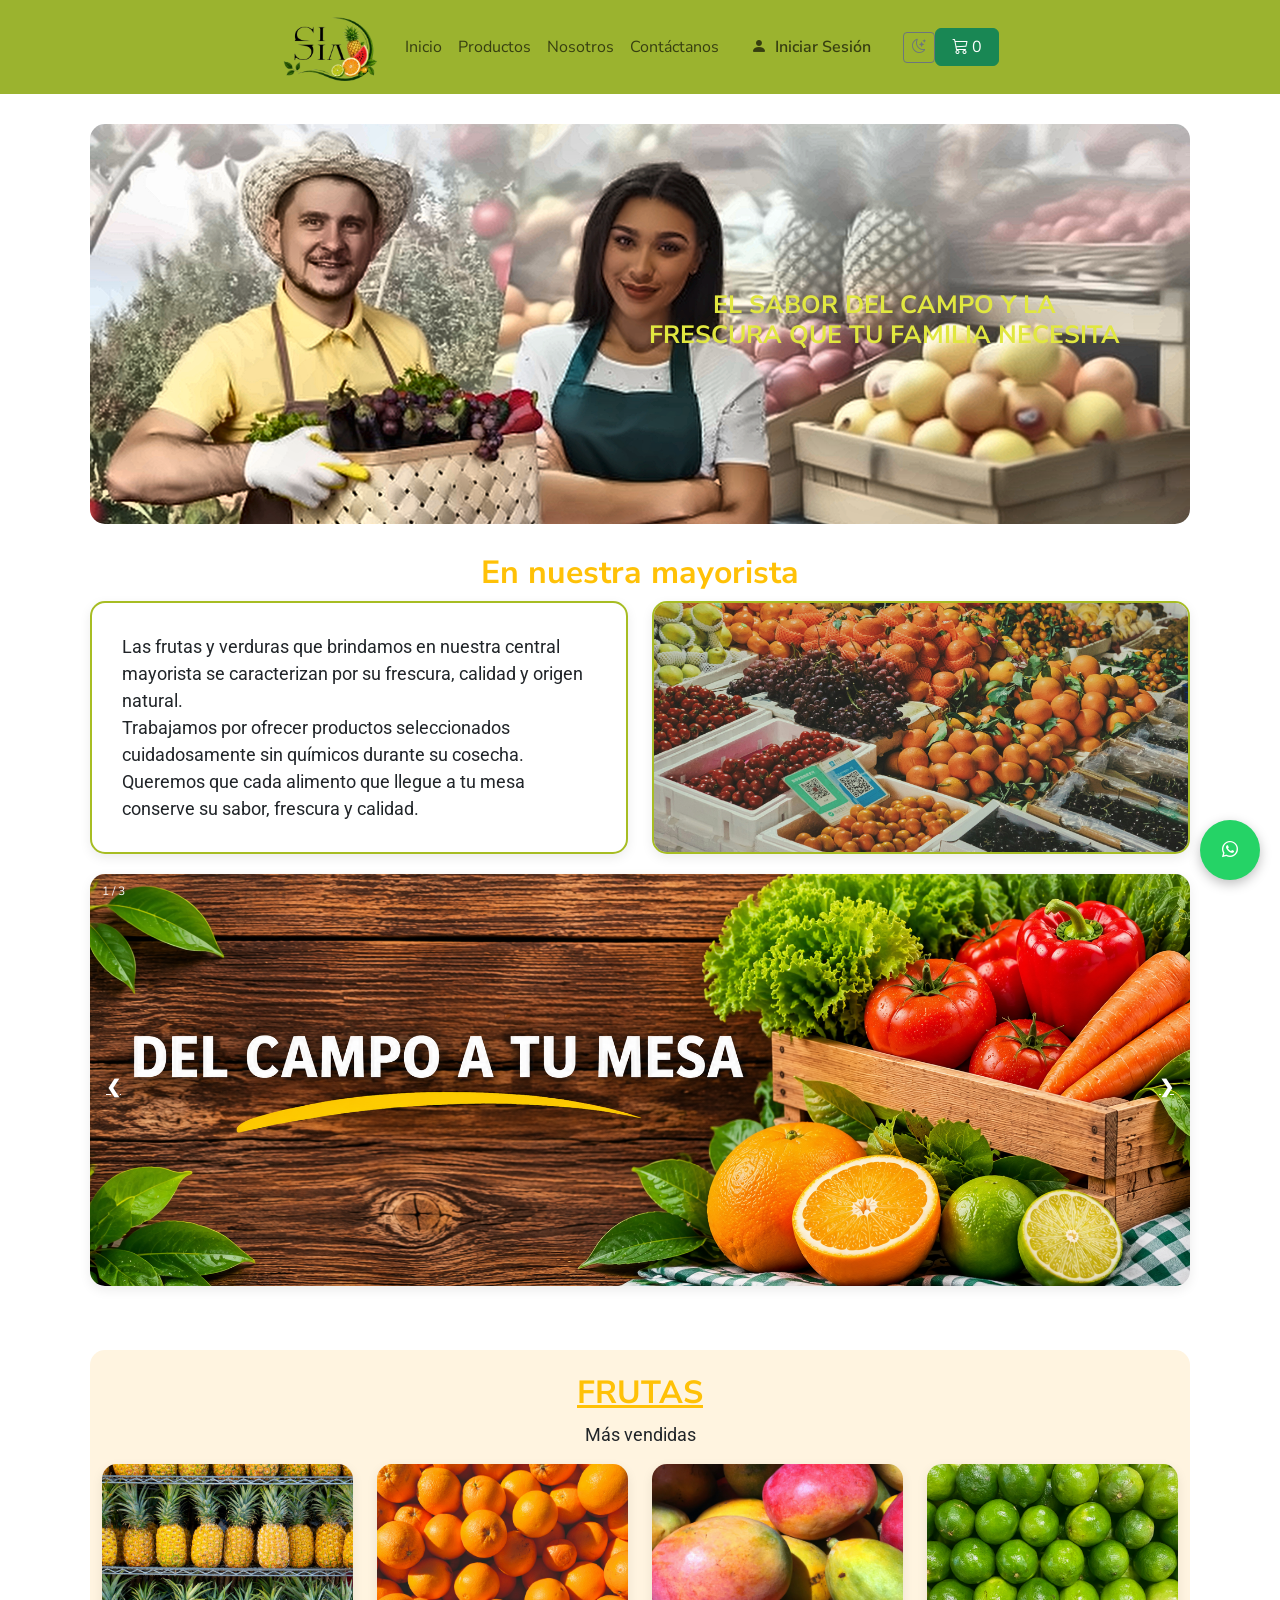
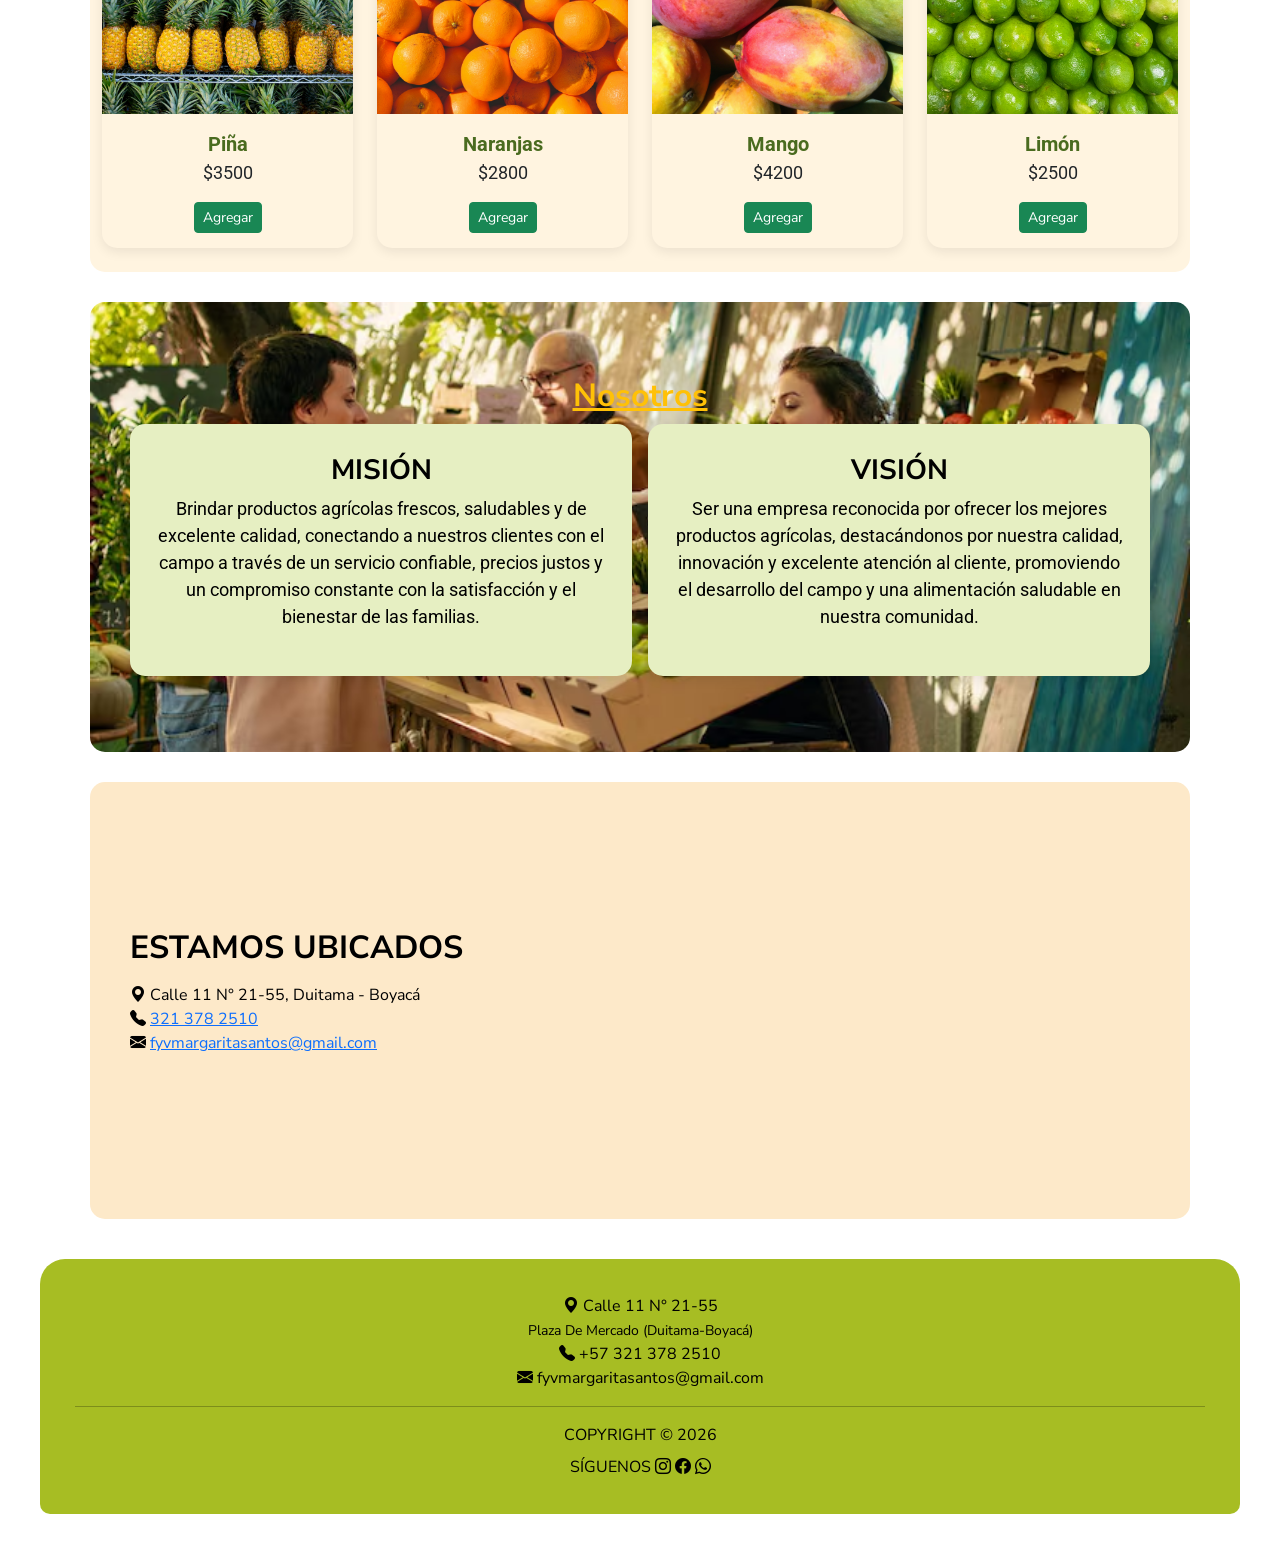
==== commit 48d1ae6c: "Modulo de carrito de compras en index" ====
--- a/index.html
+++ b/index.html
@@ -44,10 +44,12 @@
             <i class="bi bi-moon-stars"></i>
             </button>
             </li>
+            
+
             <li class="nav-item">
-            <a class="nav-link" href="#carrito">
-              <i class="bi bi-cart3"></i> <span id="contadorCarrito">0</span>
-            </a>
+            <button class="btn btn-success px-3" data-bs-toggle="modal" data-bs-target="#modalCarrito">
+                <i class="bi bi-cart3"></i> <span id="contadorCarrito">0</span>
+            </button>
           </li>
         </ul>
       </div>
@@ -56,8 +58,37 @@
 </header>
 
 <main>
-    <!--carrusel de imagenes -->  
-
+    <section id="inicio" class="lema-container" aria-label="Presentación principal">
+        <div class="lema">
+            <h2 class="text-center">
+                EL SABOR DEL CAMPO Y LA <br>
+                FRESCURA QUE TU FAMILIA NECESITA
+            </h2>
+        </div>
+    </section>
+
+    <div class="descripcion">
+        <h2 class="text-center text-warning">En nuestra mayorista</h2>
+
+        <div class="descripcion-contenido row g-4">
+            <div class="col-12 col-md-6">
+                <div class="caja caja-descripcion">
+                    <p>Las frutas y verduras que brindamos en nuestra central mayorista se caracterizan por su frescura, calidad y origen natural.<br>
+                       Trabajamos por ofrecer productos seleccionados cuidadosamente sin químicos durante su cosecha.<br>
+                       Queremos que cada alimento que llegue a tu mesa conserve su sabor, frescura y calidad.</p>
+                </div>
+            </div>
+
+            <div class="col-12 col-md-6">
+                <div class="caja caja-imagen">
+                    <img src="imagenes/mercado.jpg" class="descripcion-img" alt="Variedad de frutas frescas">
+                </div>
+            </div>
+        </div>
+    </div>
+
+
+<!--carrusel de imagenes-->
 
     <div class="slideshow-container">
 
@@ -85,25 +116,6 @@
     <a class="next" onclick="plusSlides(1)">&#10095;</a>
     </div>
     <br>
-    <div class="descripcion">
-        <h2 class="text-center text-warning">En nuestra mayorista</h2>
-
-        <div class="descripcion-contenido row g-4">
-            <div class="col-12 col-md-6">
-                <div class="caja caja-descripcion">
-                    <p>Las frutas y verduras que brindamos en nuestra central mayorista se caracterizan por su frescura, calidad y origen natural.<br>
-                       Trabajamos por ofrecer productos seleccionados cuidadosamente sin químicos durante su cosecha.<br>
-                       Queremos que cada alimento que llegue a tu mesa conserve su sabor, frescura y calidad.</p>
-                </div>
-            </div>
-
-            <div class="col-12 col-md-6">
-                <div class="caja caja-imagen">
-                    <img src="imagenes/mercado.jpg" class="descripcion-img" alt="Variedad de frutas frescas">
-                </div>
-            </div>
-        </div>
-    </div>
 
 
     <section id="servicios" class="seccion-productos">
@@ -117,6 +129,7 @@
                             <img src="imagenes/pina.jpg" alt="Piñas" class="producto-img">
                             <div class="producto-info">
                             <p class="producto-nombre">Piña</p>
+                            <p class="producto-precio">$3500</p>
                             <button class="btn btn-success btn-sm" onclick="agregar('pina', 'Piña', 3500)">Agregar</button>
                         </div>
                     </div>
@@ -127,6 +140,7 @@
                         <img src="imagenes/naranja.jpg" alt="Naranjas" class="producto-img">
                         <div class="producto-info">
                         <p class="producto-nombre">Naranjas</p>
+                        <p class="producto-precio">$2800</p>
                             <button class="btn btn-success btn-sm" onclick="agregar('naranja', 'Naranjas', 2800)">Agregar</button>
                         </div>
                     </div>
@@ -137,6 +151,7 @@
                         <img src="imagenes/mango.jpg" alt="Mango" class="producto-img">
                         <div class="producto-info">
                             <p class="producto-nombre">Mango</p>
+                            <p class="producto-precio">$4200</p>
                             <button class="btn btn-success btn-sm" onclick="agregar('mango', 'Mango', 4200)">Agregar</button>
                         </div>
                     </div>
@@ -147,6 +162,7 @@
                         <img src="imagenes/limon.jpg" alt="Limones" class="producto-img">
                         <div class="producto-info">
                             <p class="producto-nombre">Limón</p>
+                            <p class="producto-precio">$2500</p>
                             <button class="btn btn-success btn-sm" onclick="agregar('limon', 'Limón', 2500)">Agregar</button>
                         </div>
                     </div>
@@ -189,17 +205,11 @@
             </div>
 
             <div class="col-12 col-md-6">
-                <iframe src="https://www.google.com/maps/embed?pb=!4v1790601288520!6m8!1m7!1slu1yy6RnRD3FNucfkvQFsg!2m2!1d5.821453853782082!2d-73.03416595544708!3f90.51076!4f0!5f0.7820865974627469">
+                <iframe src="https://www.google.com/maps/embed?pb=!4v1790601288520!6m8!1m7!1slu1yy6RnRD3FNucfkvQFsg!2m2!1d5.821453853782082!2d-73.03416595544708!3f90.51076!4f0!5f0.7820865974627469"
                     width="100%" height="350" style="border:0; border-radius: 10px;" allowfullscreen="" loading="lazy" referrerpolicy="strict-origin-when-cross-origin" title="Ubicación en Google Maps">
                 </iframe>
             </div>
         </div>
-    </section>
-
-    <section id="carrito" class="container my-4">
-        <h2 class="text-center text-warning">Carrito</h2>
-        <ul id="listaCarrito" class="list-group mb-3"></ul>
-        <p class="text-end fs-5">Total: <strong id="totalCarrito">$0</strong></p>
     </section>
 
 </main>
@@ -238,7 +248,7 @@
 
 <script src="JAVA/carrito.js"></script>
 
-<a href="https://wa.me/573213782510?text=Hola,%20quiero%20informaci%C3%B3n"
+<a href="https://wa.me/573208233458?text=Hola,%20quiero%20informaci%C3%B3n"
      class="btn-whatsapp"
      target="_blank"
      rel="noopener"
@@ -246,5 +256,24 @@
     <i class="bi bi-whatsapp"></i>
 </a>
 
+<div class="modal fade" id="modalCarrito" tabindex="-1" aria-hidden="true">
+    <div class="modal-dialog">
+        <div class="modal-content">
+            <div class="modal-header">
+            <h5 class="modal-title">Tu carrito</h5>
+            <button type="button" class="btn-close" data-bs-dismiss="modal" aria-label="Cerrar"></button>
+            </div>
+        <div class="modal-body">
+            <ul id="listaCarrito" class="list-group mb-3"></ul>
+            <p id="carritoVacio" class="text-center text-muted mb-0">Tu carrito está vacío.</p>
+            </div>
+            <div class="modal-footer">
+                <strong>Total: <span id="totalCarrito">$0</span></strong>
+                <button class="btn btn-success">Pagar</button>
+            </div>
+        </div>
+    </div>
+</div>
+
 </body>
 </html>
--- a/CSS/index-style.css
+++ b/CSS/index-style.css
@@ -87,7 +87,7 @@
     justify-content: flex-end;
     align-items: center;
     width: 100%;
-    max-width: 1500px;
+    max-width: 1100px;
     margin: 30px auto;
     border-radius: 15px;
     padding-right: 70px;
@@ -125,7 +125,10 @@
 }
 
 .caja-descripcion {
-    background-color: #ffffff;
+    background-color: var(--bs-body-bg);
+    border: 2px solid #a7bd23;
+    text-align: justify;
+    border-radius: 15px;
     padding: 30px;
     display: flex;
     align-items: center;
@@ -139,7 +142,9 @@
 .caja-imagen {
     position: relative;
     min-height: 250px;
-    background-color: #ffffff;
+    background-color: var(--bs-body-bg);
+    border: 2px solid #a7bd23;
+    border-radius: 15px;
 }
 
 .descripcion-img {
@@ -153,11 +158,12 @@
 
 main {
     width: 90%;
-    max-width: 1500px;
+    max-width: 1100px;
     margin: auto;
 }
 
 /* ---------- Productos ---------- */
+
 .seccion-productos {
     background-color: #fff4e0;
     border-radius: 15px;
@@ -182,6 +188,7 @@
 .producto-info {
     padding: 15px;
     text-align: center;
+    
 }
 
 .producto-nombre {
@@ -194,7 +201,7 @@
 /* ---------- Nosotros ---------- */
 .nosotros {
     width: 100%;
-    max-width: 1500px;
+    max-width: 1100px;
     min-height: 450px;
     margin: 30px auto;
     padding: 40px;
@@ -223,13 +230,14 @@
 }
 
 /* ---------- Contacto ---------- */
+
 .contactanos-info {
     background-color: #fde9c9;
+    color: #000000;   /* texto negro sobre fondo claro */
     border-radius: 15px;
     margin: 20px 0;
     padding: 40px;
 }
-
 
 /* ---------- Footer ---------- */
 footer {
@@ -253,8 +261,6 @@
     align-items: center;
     justify-content: center;
 }
-
-
 
 * {box-sizing:border-box}
 
@@ -334,6 +340,8 @@
 
 .active, .dot:hover {
   background-color: #717171;}
+
+
 .btn-whatsapp {
   position: fixed;
   right: 20px;
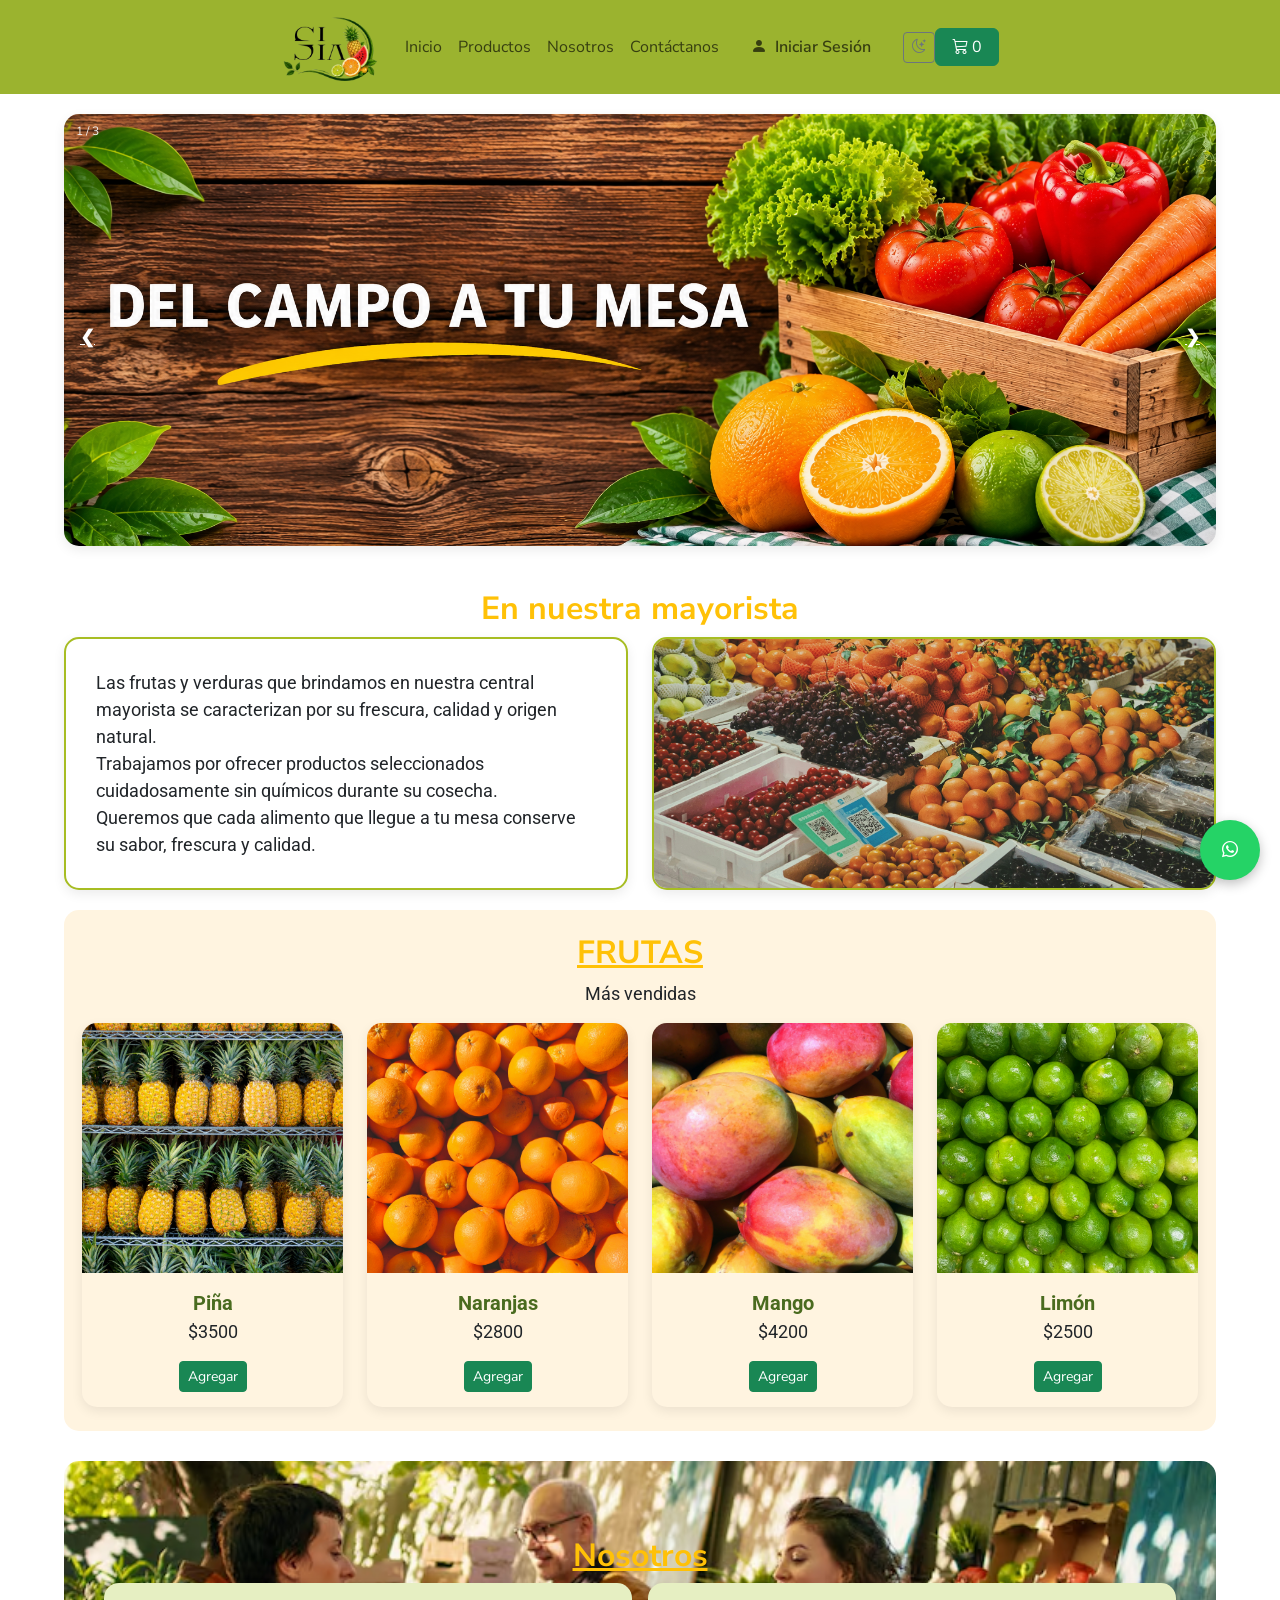
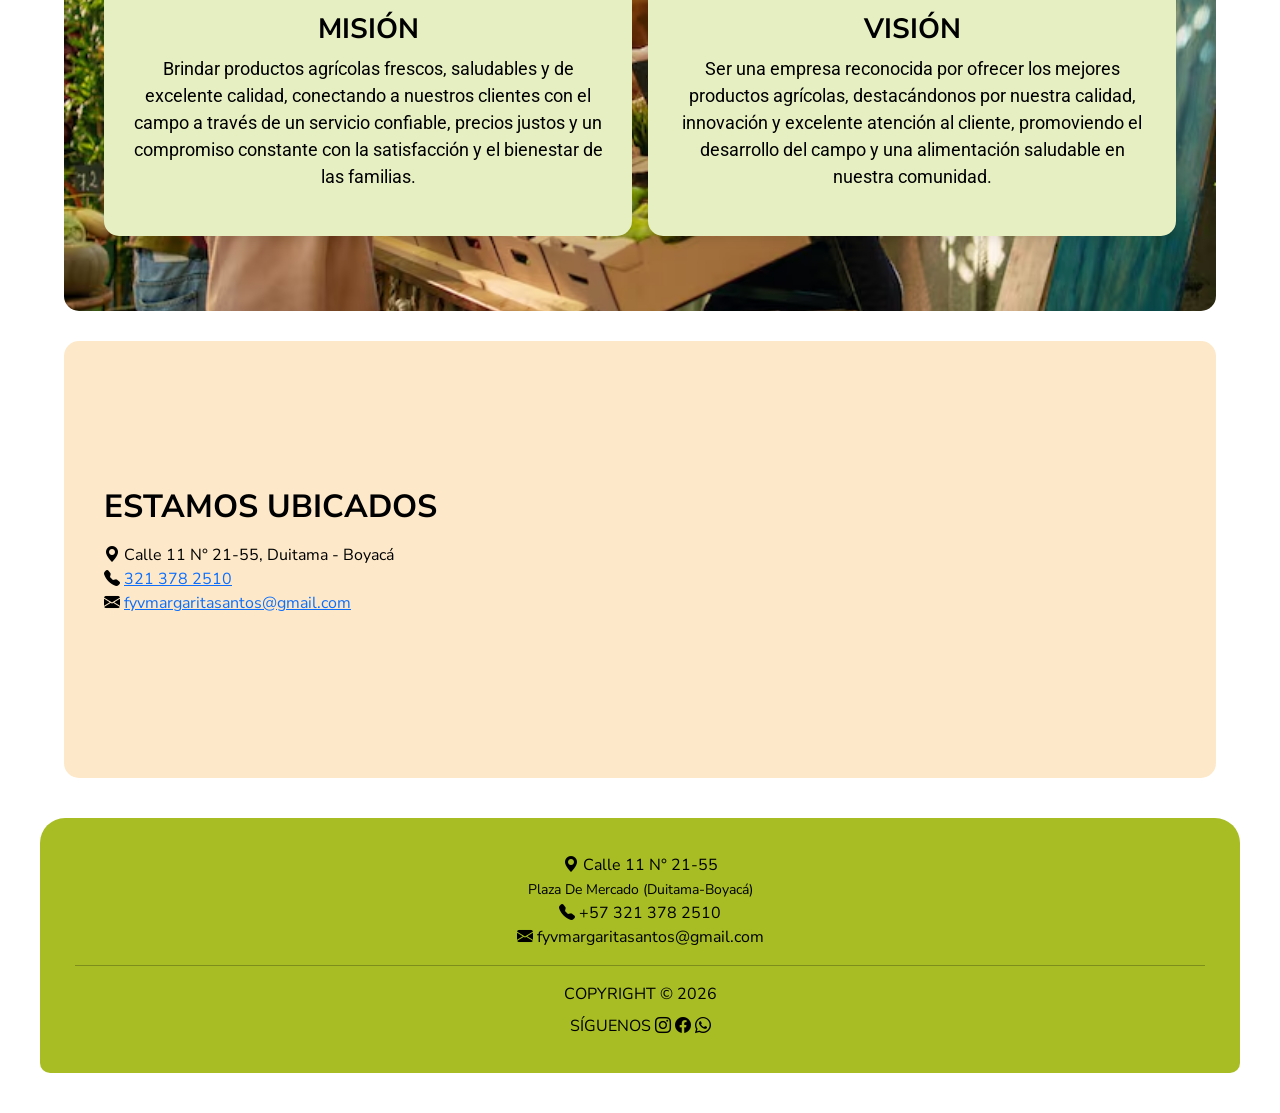
==== commit bb12af75: "Merge pull request #4 from Alejandra-Forero/lizeth Lizeth, realiza pull request" ====
--- a/index.html
+++ b/index.html
@@ -58,37 +58,7 @@
 </header>
 
 <main>
-    <section id="inicio" class="lema-container" aria-label="Presentación principal">
-        <div class="lema">
-            <h2 class="text-center">
-                EL SABOR DEL CAMPO Y LA <br>
-                FRESCURA QUE TU FAMILIA NECESITA
-            </h2>
-        </div>
-    </section>
-
-    <div class="descripcion">
-        <h2 class="text-center text-warning">En nuestra mayorista</h2>
-
-        <div class="descripcion-contenido row g-4">
-            <div class="col-12 col-md-6">
-                <div class="caja caja-descripcion">
-                    <p>Las frutas y verduras que brindamos en nuestra central mayorista se caracterizan por su frescura, calidad y origen natural.<br>
-                       Trabajamos por ofrecer productos seleccionados cuidadosamente sin químicos durante su cosecha.<br>
-                       Queremos que cada alimento que llegue a tu mesa conserve su sabor, frescura y calidad.</p>
-                </div>
-            </div>
-
-            <div class="col-12 col-md-6">
-                <div class="caja caja-imagen">
-                    <img src="imagenes/mercado.jpg" class="descripcion-img" alt="Variedad de frutas frescas">
-                </div>
-            </div>
-        </div>
-    </div>
-
-
-<!--carrusel de imagenes-->
+    <!--carrusel de imagenes -->  
 
     <div class="slideshow-container">
 
@@ -116,6 +86,25 @@
     <a class="next" onclick="plusSlides(1)">&#10095;</a>
     </div>
     <br>
+    <div class="descripcion">
+        <h2 class="text-center text-warning">En nuestra mayorista</h2>
+
+        <div class="descripcion-contenido row g-4">
+            <div class="col-12 col-md-6">
+                <div class="caja caja-descripcion">
+                    <p>Las frutas y verduras que brindamos en nuestra central mayorista se caracterizan por su frescura, calidad y origen natural.<br>
+                       Trabajamos por ofrecer productos seleccionados cuidadosamente sin químicos durante su cosecha.<br>
+                       Queremos que cada alimento que llegue a tu mesa conserve su sabor, frescura y calidad.</p>
+                </div>
+            </div>
+
+            <div class="col-12 col-md-6">
+                <div class="caja caja-imagen">
+                    <img src="imagenes/mercado.jpg" class="descripcion-img" alt="Variedad de frutas frescas">
+                </div>
+            </div>
+        </div>
+    </div>
 
 
     <section id="servicios" class="seccion-productos">
--- a/CSS/index-style.css
+++ b/CSS/index-style.css
@@ -87,7 +87,7 @@
     justify-content: flex-end;
     align-items: center;
     width: 100%;
-    max-width: 1100px;
+    max-width: 1500px;
     margin: 30px auto;
     border-radius: 15px;
     padding-right: 70px;
@@ -158,7 +158,7 @@
 
 main {
     width: 90%;
-    max-width: 1100px;
+    max-width: 1500px;
     margin: auto;
 }
 
@@ -201,7 +201,7 @@
 /* ---------- Nosotros ---------- */
 .nosotros {
     width: 100%;
-    max-width: 1100px;
+    max-width: 1500px;
     min-height: 450px;
     margin: 30px auto;
     padding: 40px;
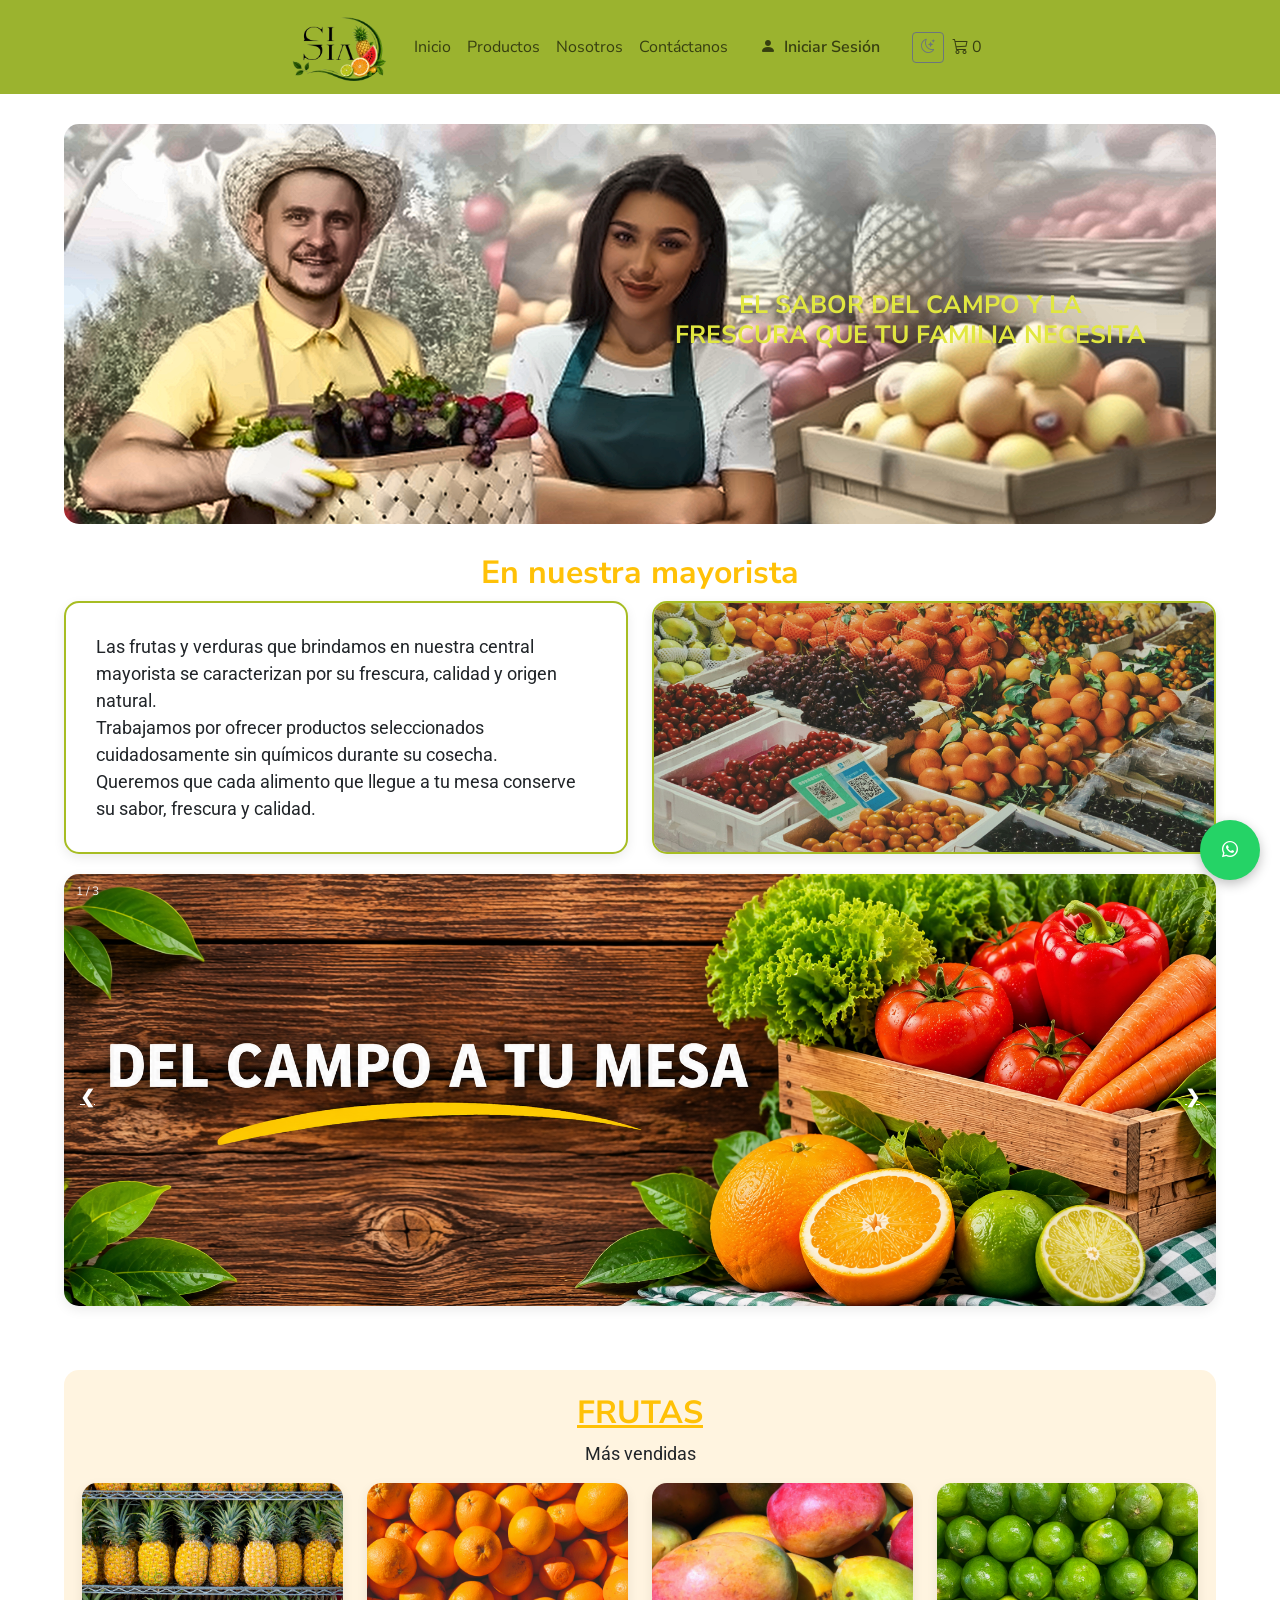
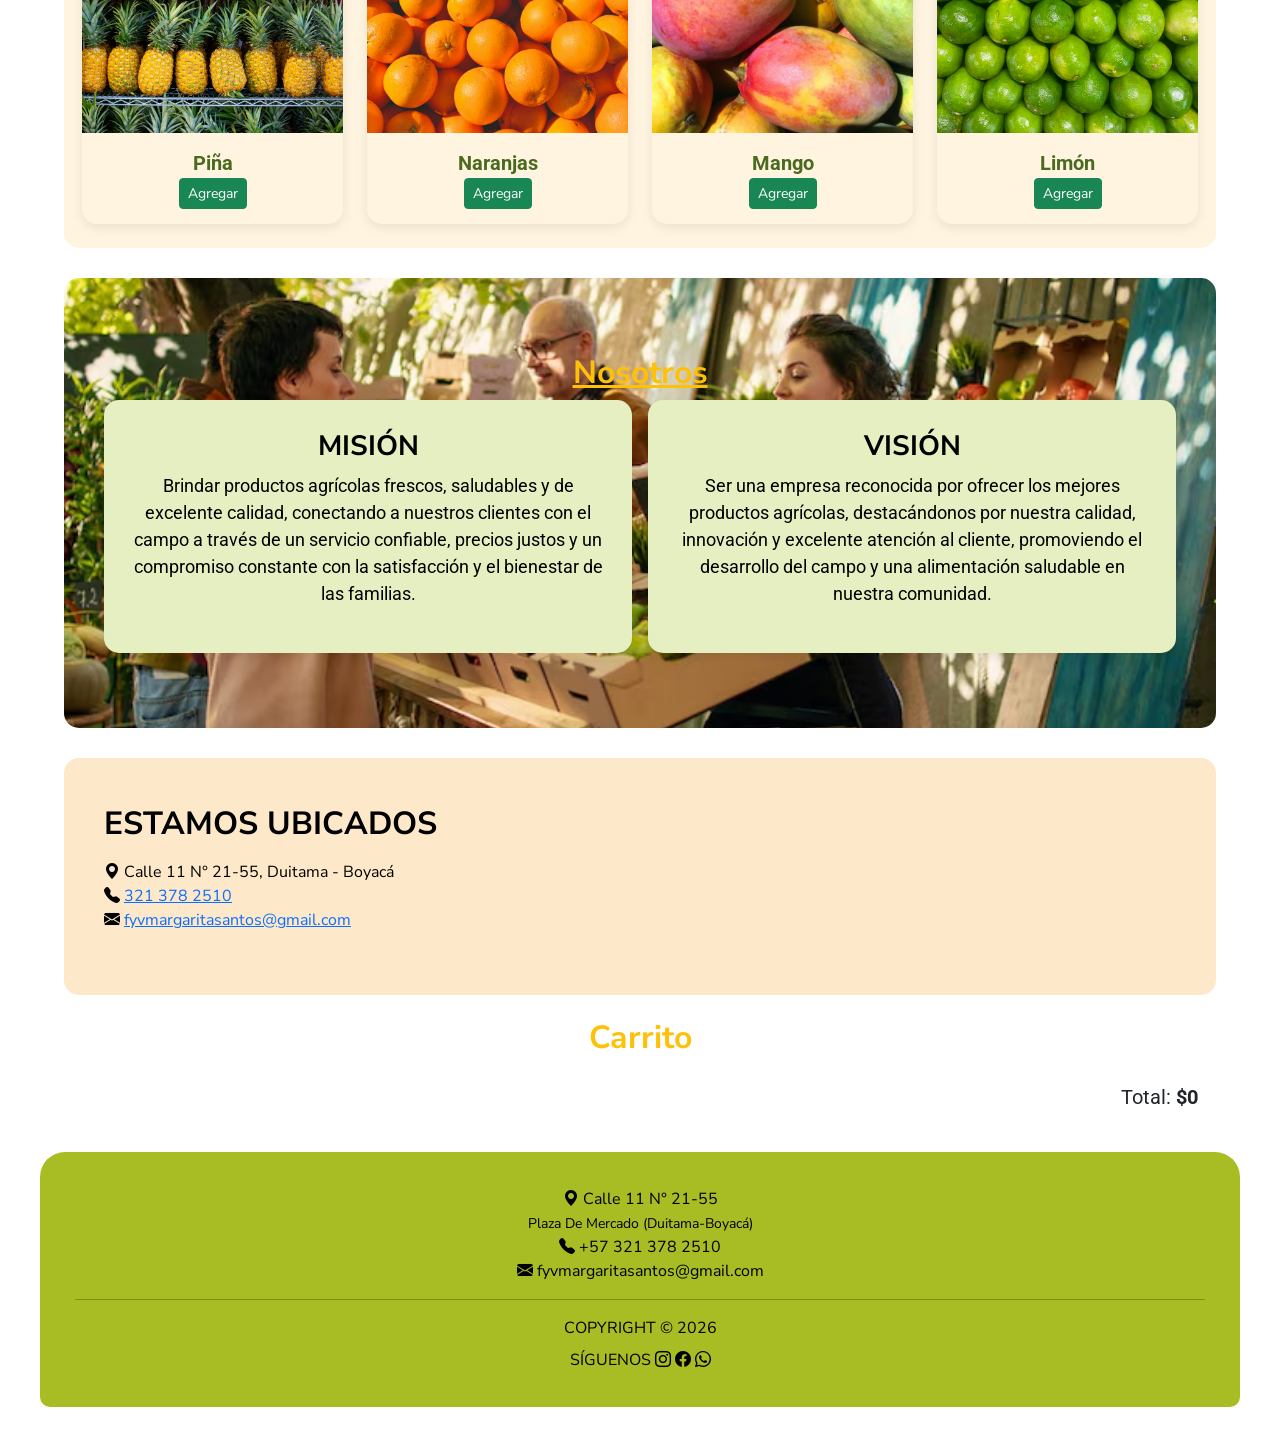
==== commit 49d37eb9: "index" ====
--- a/index.html
+++ b/index.html
@@ -44,12 +44,10 @@
             <i class="bi bi-moon-stars"></i>
             </button>
             </li>
-            
-
             <li class="nav-item">
-            <button class="btn btn-success px-3" data-bs-toggle="modal" data-bs-target="#modalCarrito">
-                <i class="bi bi-cart3"></i> <span id="contadorCarrito">0</span>
-            </button>
+            <a class="nav-link" href="#carrito">
+              <i class="bi bi-cart3"></i> <span id="contadorCarrito">0</span>
+            </a>
           </li>
         </ul>
       </div>
@@ -58,7 +56,38 @@
 </header>
 
 <main>
-    <!--carrusel de imagenes -->  
+    <section id="inicio" class="lema-container" aria-label="Presentación principal">
+        <div class="lema">
+            <h2 class="text-center">
+                EL SABOR DEL CAMPO Y LA <br>
+                FRESCURA QUE TU FAMILIA NECESITA
+            </h2>
+        </div>
+    </section>
+
+    <div class="descripcion">
+        <h2 class="text-center text-warning">En nuestra mayorista</h2>
+
+        <div class="descripcion-contenido row g-4">
+            <div class="col-12 col-md-6">
+                <div class="caja caja-descripcion">
+                    <p>Las frutas y verduras que brindamos en nuestra central mayorista se caracterizan por su frescura, calidad y origen natural.<br>
+                       Trabajamos por ofrecer productos seleccionados cuidadosamente sin químicos durante su cosecha.<br>
+                       Queremos que cada alimento que llegue a tu mesa conserve su sabor, frescura y calidad.</p>
+                </div>
+            </div>
+
+            <div class="col-12 col-md-6">
+                <div class="caja caja-imagen">
+                    <img src="imagenes/mercado.jpg" class="descripcion-img" alt="Variedad de frutas frescas">
+                </div>
+            </div>
+        </div>
+    </div>
+
+
+<!--carrusel de imagenes-->
+
 
     <div class="slideshow-container">
 
@@ -86,25 +115,6 @@
     <a class="next" onclick="plusSlides(1)">&#10095;</a>
     </div>
     <br>
-    <div class="descripcion">
-        <h2 class="text-center text-warning">En nuestra mayorista</h2>
-
-        <div class="descripcion-contenido row g-4">
-            <div class="col-12 col-md-6">
-                <div class="caja caja-descripcion">
-                    <p>Las frutas y verduras que brindamos en nuestra central mayorista se caracterizan por su frescura, calidad y origen natural.<br>
-                       Trabajamos por ofrecer productos seleccionados cuidadosamente sin químicos durante su cosecha.<br>
-                       Queremos que cada alimento que llegue a tu mesa conserve su sabor, frescura y calidad.</p>
-                </div>
-            </div>
-
-            <div class="col-12 col-md-6">
-                <div class="caja caja-imagen">
-                    <img src="imagenes/mercado.jpg" class="descripcion-img" alt="Variedad de frutas frescas">
-                </div>
-            </div>
-        </div>
-    </div>
 
 
     <section id="servicios" class="seccion-productos">
@@ -118,7 +128,6 @@
                             <img src="imagenes/pina.jpg" alt="Piñas" class="producto-img">
                             <div class="producto-info">
                             <p class="producto-nombre">Piña</p>
-                            <p class="producto-precio">$3500</p>
                             <button class="btn btn-success btn-sm" onclick="agregar('pina', 'Piña', 3500)">Agregar</button>
                         </div>
                     </div>
@@ -129,7 +138,6 @@
                         <img src="imagenes/naranja.jpg" alt="Naranjas" class="producto-img">
                         <div class="producto-info">
                         <p class="producto-nombre">Naranjas</p>
-                        <p class="producto-precio">$2800</p>
                             <button class="btn btn-success btn-sm" onclick="agregar('naranja', 'Naranjas', 2800)">Agregar</button>
                         </div>
                     </div>
@@ -140,7 +148,6 @@
                         <img src="imagenes/mango.jpg" alt="Mango" class="producto-img">
                         <div class="producto-info">
                             <p class="producto-nombre">Mango</p>
-                            <p class="producto-precio">$4200</p>
                             <button class="btn btn-success btn-sm" onclick="agregar('mango', 'Mango', 4200)">Agregar</button>
                         </div>
                     </div>
@@ -151,7 +158,6 @@
                         <img src="imagenes/limon.jpg" alt="Limones" class="producto-img">
                         <div class="producto-info">
                             <p class="producto-nombre">Limón</p>
-                            <p class="producto-precio">$2500</p>
                             <button class="btn btn-success btn-sm" onclick="agregar('limon', 'Limón', 2500)">Agregar</button>
                         </div>
                     </div>
@@ -194,11 +200,17 @@
             </div>
 
             <div class="col-12 col-md-6">
-                <iframe src="https://www.google.com/maps/embed?pb=!4v1790601288520!6m8!1m7!1slu1yy6RnRD3FNucfkvQFsg!2m2!1d5.821453853782082!2d-73.03416595544708!3f90.51076!4f0!5f0.7820865974627469"
+                <iframe src="https://www.google.com/maps/embed?pb=!4v1790601288520!6m8!1m7!1slu1yy6RnRD3FNucfkvQFsg!2m2!1d5.821453853782082!2d-73.03416595544708!3f90.51076!4f0!5f0.7820865974627469">
                     width="100%" height="350" style="border:0; border-radius: 10px;" allowfullscreen="" loading="lazy" referrerpolicy="strict-origin-when-cross-origin" title="Ubicación en Google Maps">
                 </iframe>
             </div>
         </div>
+    </section>
+
+    <section id="carrito" class="container my-4">
+        <h2 class="text-center text-warning">Carrito</h2>
+        <ul id="listaCarrito" class="list-group mb-3"></ul>
+        <p class="text-end fs-5">Total: <strong id="totalCarrito">$0</strong></p>
     </section>
 
 </main>
@@ -237,7 +249,7 @@
 
 <script src="JAVA/carrito.js"></script>
 
-<a href="https://wa.me/573208233458?text=Hola,%20quiero%20informaci%C3%B3n"
+<a href="https://wa.me/573213782510?text=Hola,%20quiero%20informaci%C3%B3n"
      class="btn-whatsapp"
      target="_blank"
      rel="noopener"
@@ -245,24 +257,5 @@
     <i class="bi bi-whatsapp"></i>
 </a>
 
-<div class="modal fade" id="modalCarrito" tabindex="-1" aria-hidden="true">
-    <div class="modal-dialog">
-        <div class="modal-content">
-            <div class="modal-header">
-            <h5 class="modal-title">Tu carrito</h5>
-            <button type="button" class="btn-close" data-bs-dismiss="modal" aria-label="Cerrar"></button>
-            </div>
-        <div class="modal-body">
-            <ul id="listaCarrito" class="list-group mb-3"></ul>
-            <p id="carritoVacio" class="text-center text-muted mb-0">Tu carrito está vacío.</p>
-            </div>
-            <div class="modal-footer">
-                <strong>Total: <span id="totalCarrito">$0</span></strong>
-                <button class="btn btn-success">Pagar</button>
-            </div>
-        </div>
-    </div>
-</div>
-
 </body>
 </html>
